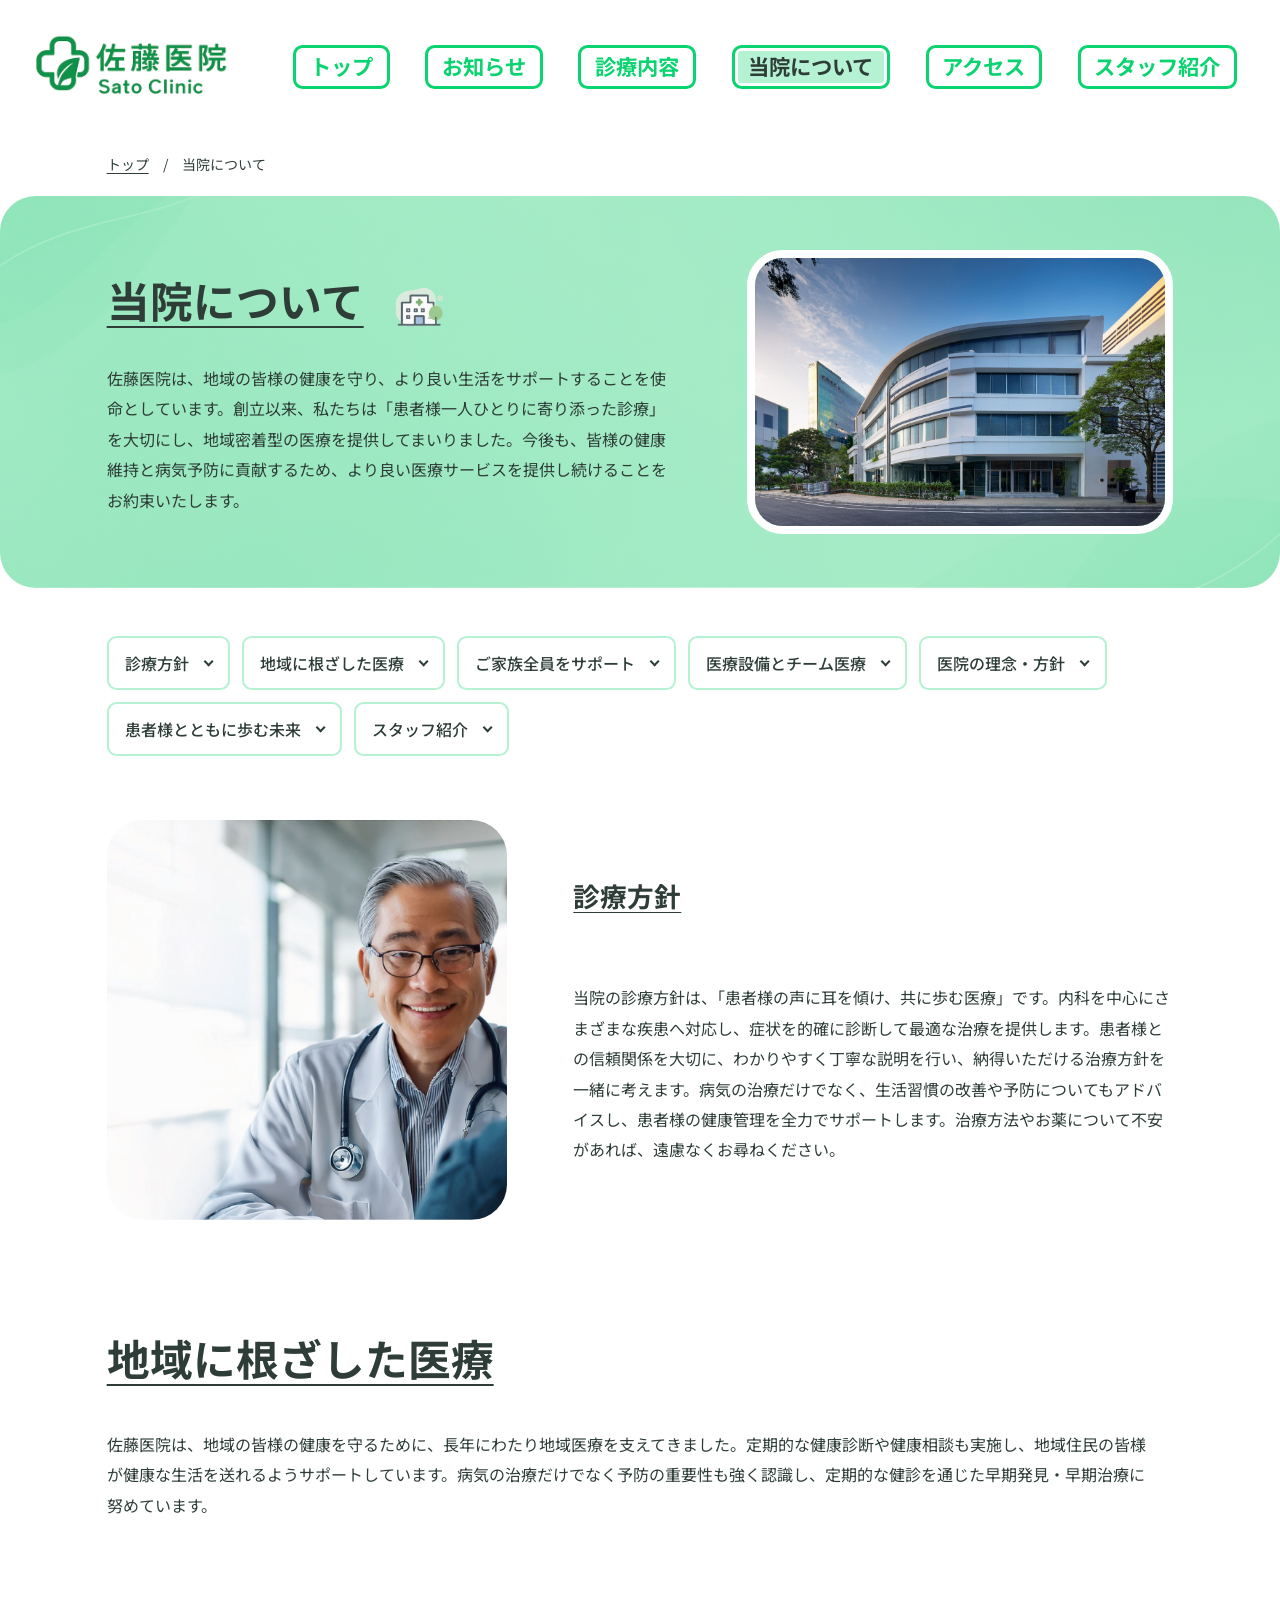
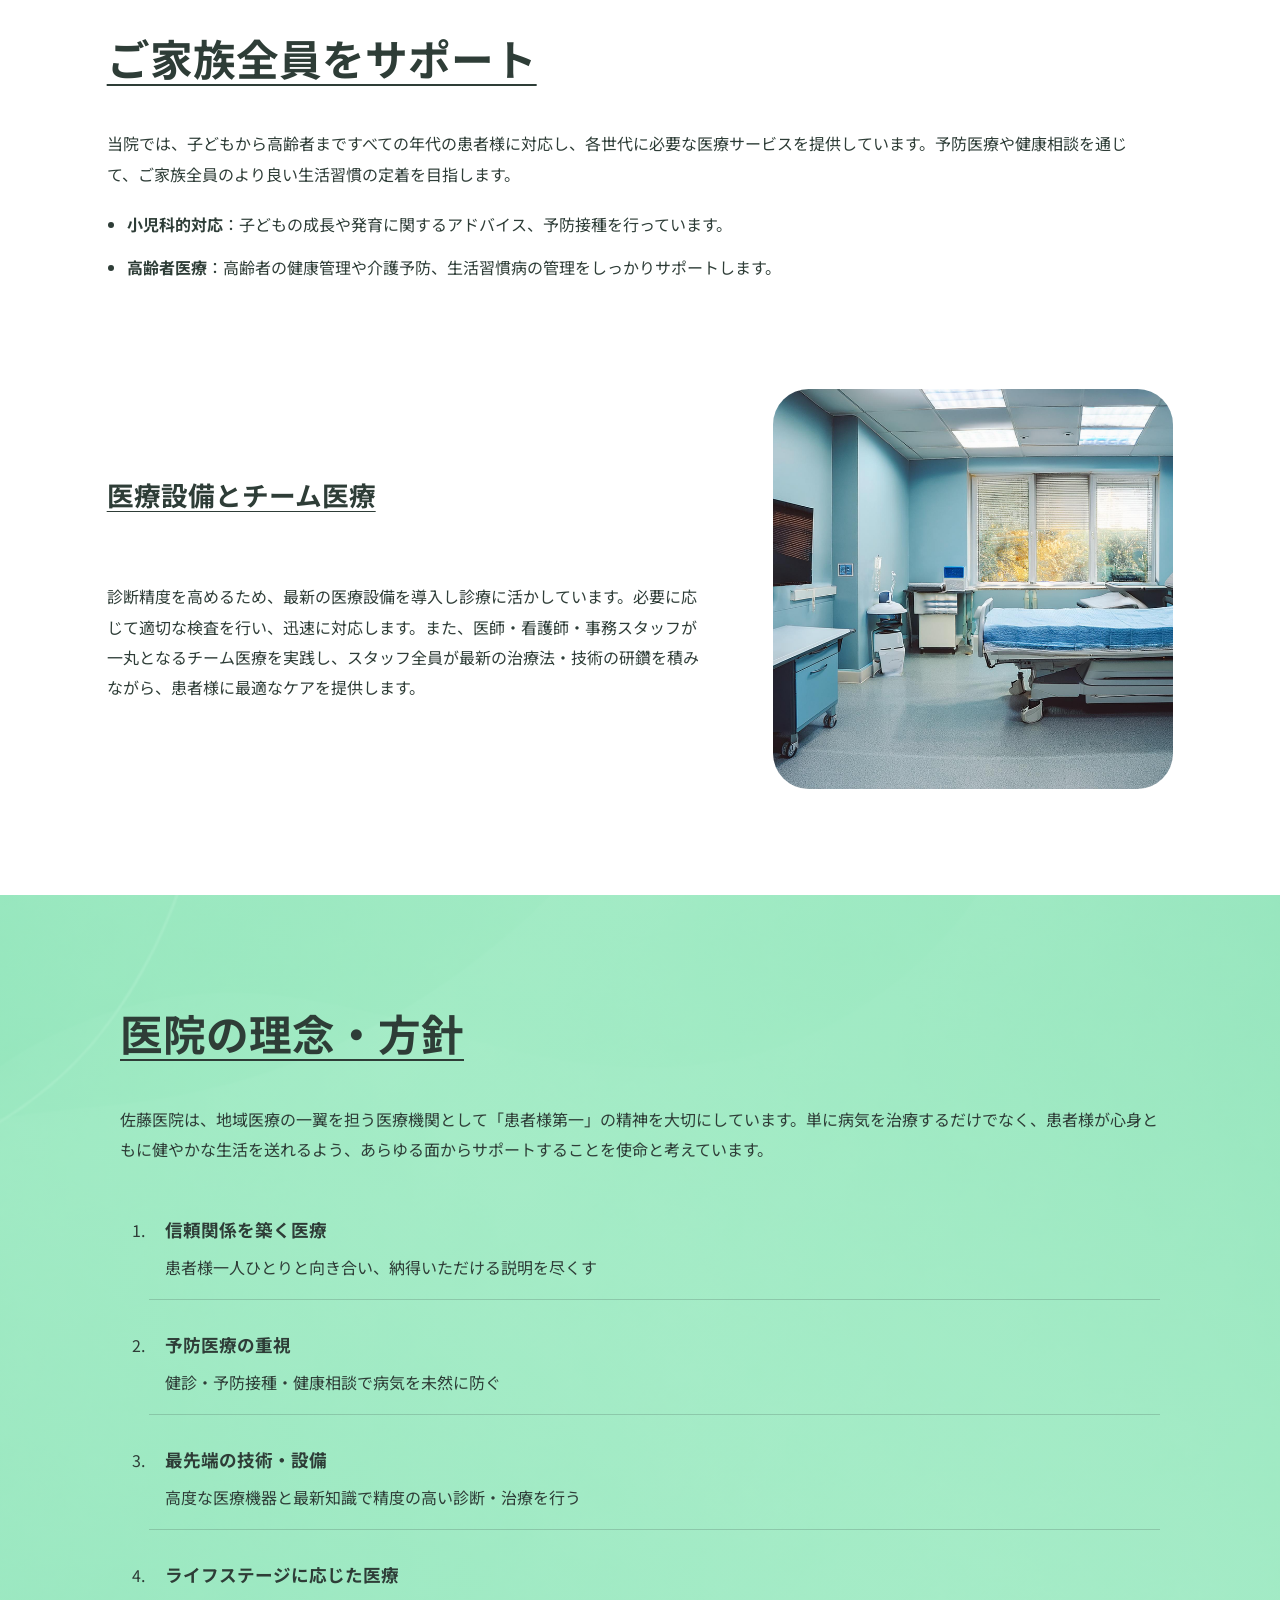
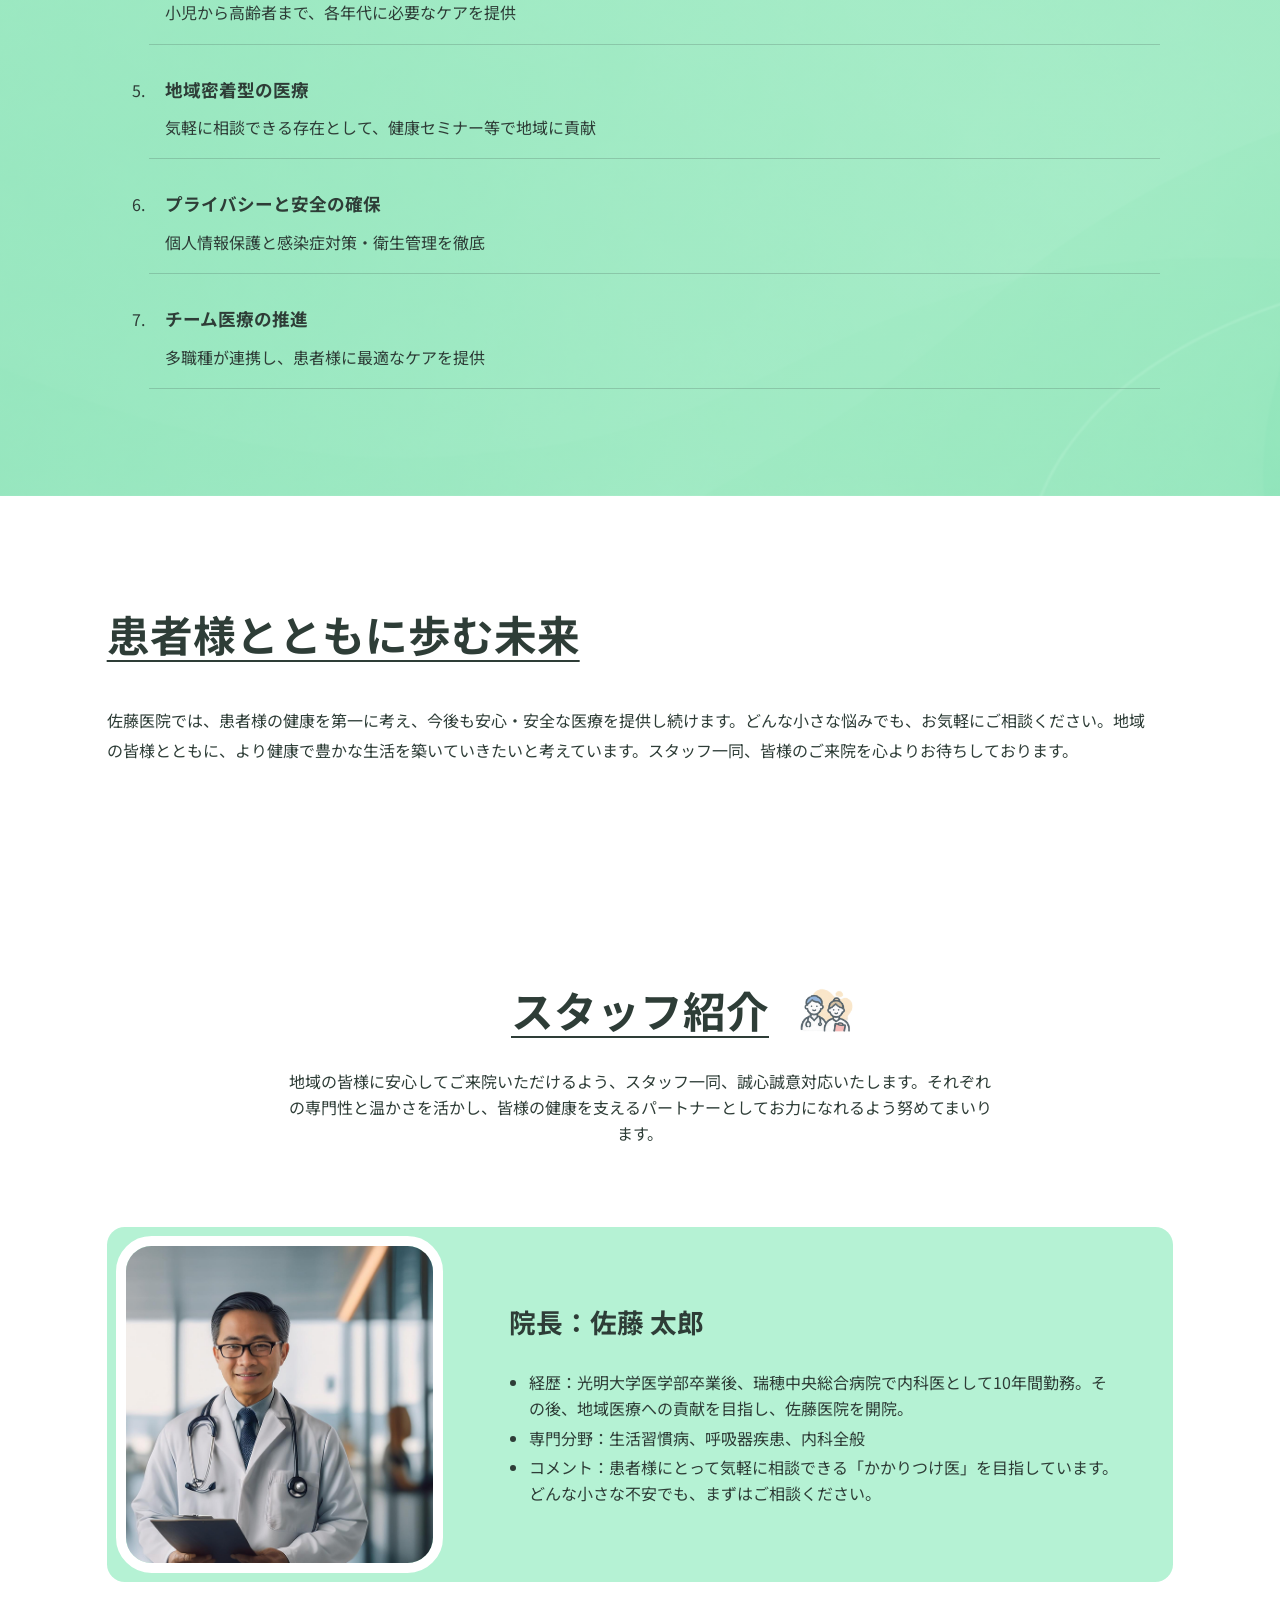
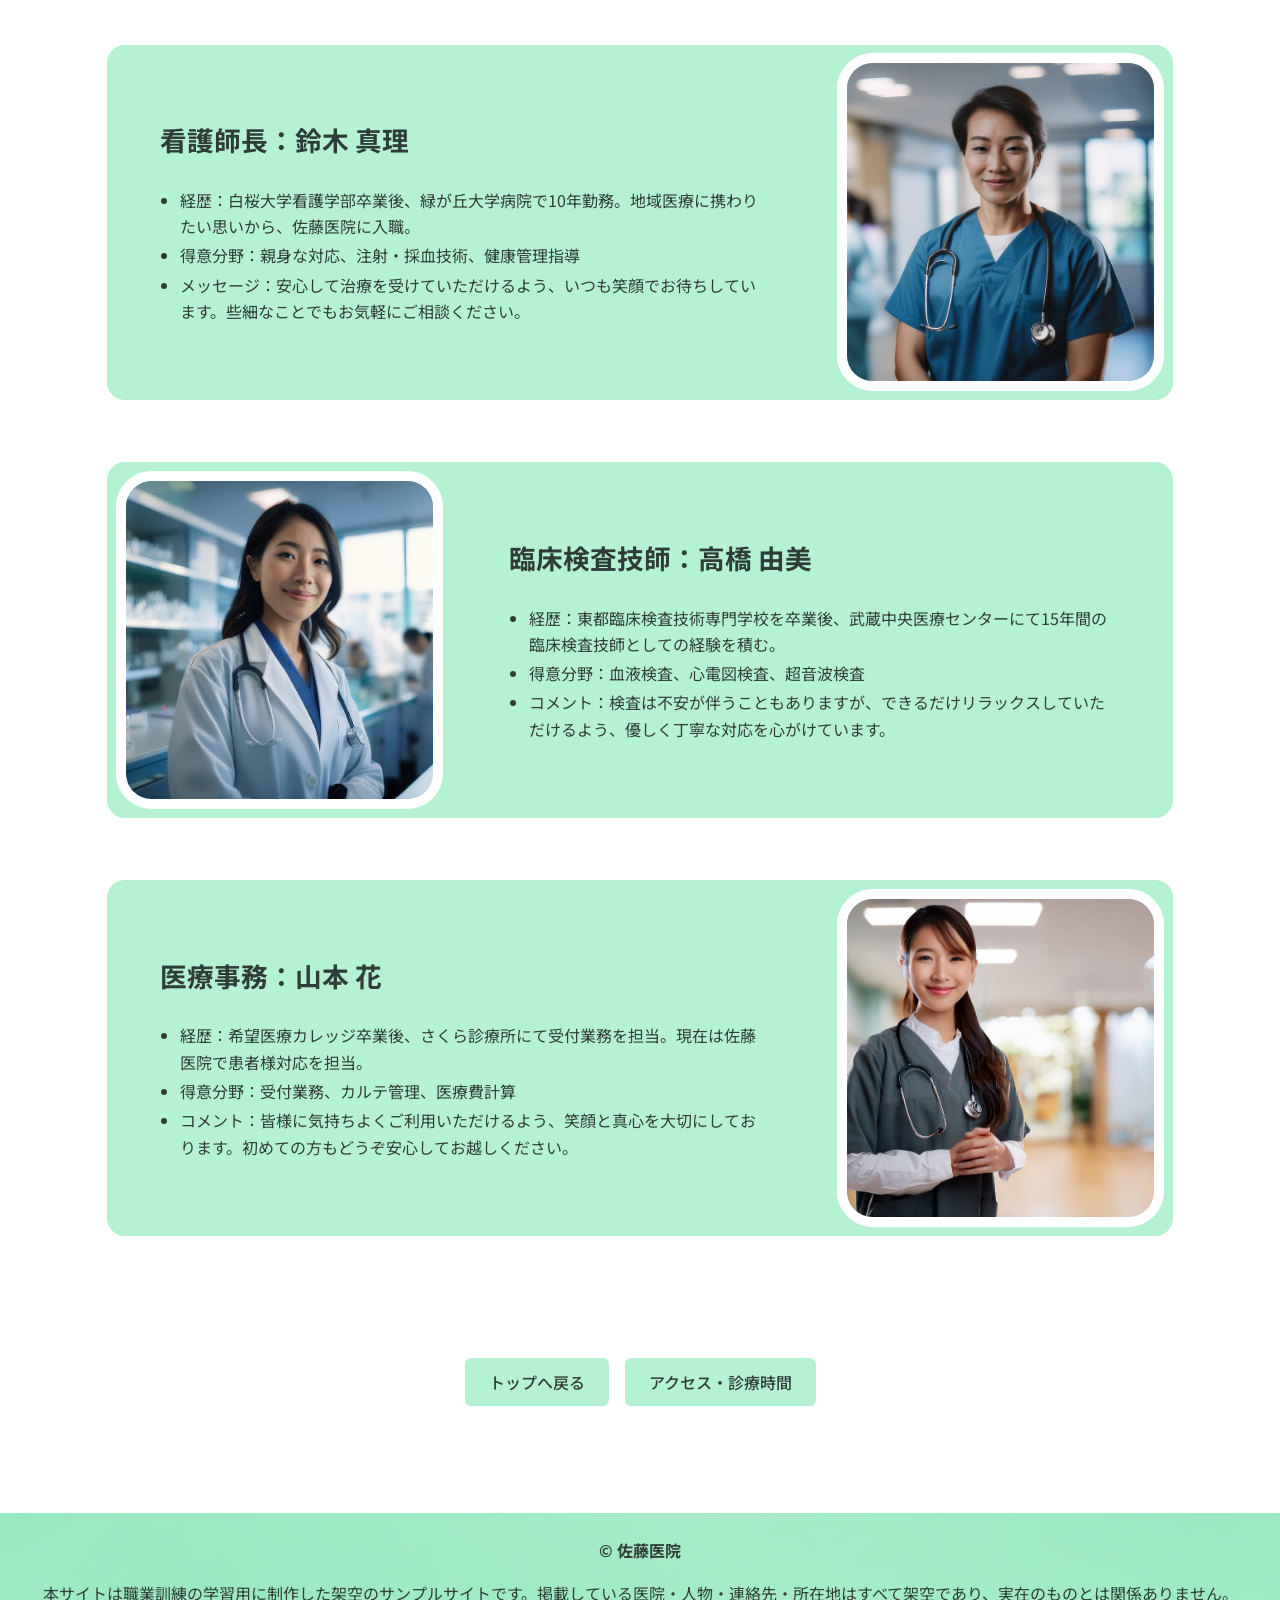
==== about.html @ ede68513 "別ページ作成" ====
<!DOCTYPE html>
<html lang="ja">

<head>
  <meta charset="UTF-8">
  <meta name="viewport" content="width=device-width, initial-scale=1">
  <meta name="robots" content="noindex, nofollow">
  <meta name="description" content="佐藤医院の診療方針、医院の理念、スタッフをご紹介する、職業訓練用の架空サンプルサイトです。">
  <title>当院について | 佐藤医院</title>
  <link rel="icon" href="./assets/images/Logo/logo.png" type="image/png">
  <link rel="stylesheet" href="./css/style.css">
</head>

<body class="subpage about-page">
  <a class="skip-link" href="#main-content">本文へ移動</a>
  <header class="site-header">
    <a class="brand" href="./index.html" aria-label="佐藤医院 トップへ"><img src="./assets/images/Logo/logo.png"
        alt="佐藤医院 Sato Clinic" width="500" height="150" decoding="async"></a>
    <nav class="desktop-nav" aria-label="メインメニュー">
      <ul>
        <li><a href="./index.html">トップ</a></li>
        <li><a href="./news.html">お知らせ</a></li>
        <li><a href="./services.html">診療内容</a></li>
        <li><a href="./about.html" aria-current="page">当院について</a></li>
        <li><a href="./index.html#access">アクセス</a></li>
        <li><a href="./about.html#staff">スタッフ紹介</a></li>
      </ul>
    </nav>
    <details class="mobile-menu">
      <summary class="menu-trigger"><span class="visually-hidden">メニューを開閉</span><span class="menu-bars"
          aria-hidden="true"></span></summary>
      <nav class="mobile-nav" aria-label="スマホ用メニュー">
        <ul>
          <li><a href="./index.html">トップ</a></li>
          <li><a href="./news.html">お知らせ</a></li>
          <li><a href="./services.html">診療内容</a></li>
          <li><a href="./about.html" aria-current="page">当院について</a></li>
          <li><a href="./index.html#access">アクセス</a></li>
          <li><a href="./about.html#staff">スタッフ紹介</a></li>
        </ul>
      </nav>
    </details>
  </header>

  <main id="main-content">
    <nav class="breadcrumb content" aria-label="パンくずリスト">
      <ol>
        <li><a href="./index.html">トップ</a></li>
        <li aria-current="page">当院について</li>
      </ol>
    </nav>

    <section class="page-hero green-panel" aria-labelledby="page-title">
      <div class="content page-hero-grid">
        <div>
          <div class="page-heading">
            <h1 id="page-title">当院について</h1><span class="heading-icon" aria-hidden="true"><img
                src="./assets/images/icons/04_about.png" alt="" decoding="async"></span>
          </div>
          <p class="page-lead">
            佐藤医院は、地域の皆様の健康を守り、より良い生活をサポートすることを使命としています。創立以来、私たちは「患者様一人ひとりに寄り添った診療」を大切にし、地域密着型の医療を提供してまいりました。今後も、皆様の健康維持と病気予防に貢献するため、より良い医療サービスを提供し続けることをお約束いたします。
          </p>
        </div>
        <img class="page-hero-photo" src="./assets/images/Hospital_Exterior/hospital_1.jpg" alt="青空の下に建つ佐藤医院の外観"
          fetchpriority="high" decoding="async">
      </div>
    </section>

    <div class="content">
      <nav class="page-index" aria-label="当院についての目次">
        <ul>
          <li><a href="#care-policy">診療方針</a></li>
          <li><a href="#community">地域に根ざした医療</a></li>
          <li><a href="#family">ご家族全員をサポート</a></li>
          <li><a href="#team-care">医療設備とチーム医療</a></li>
          <li><a href="#philosophy">医院の理念・方針</a></li>
          <li><a href="#future">患者様とともに歩む未来</a></li>
          <li><a href="#staff">スタッフ紹介</a></li>
        </ul>
      </nav>

      <section id="care-policy" class="page-section about-story-grid" aria-labelledby="care-policy-title">
        <img class="about-story-photo" src="./assets/images/Doctor_Image/firstView.jpg" alt="患者様と笑顔で話す医師" loading="lazy"
          decoding="async">
        <div class="reading-copy">
          <div class="section-heading">
            <h2 id="care-policy-title">診療方針</h2>
          </div>
          <p>
            当院の診療方針は、「患者様の声に耳を傾け、共に歩む医療」です。内科を中心にさまざまな疾患へ対応し、症状を的確に診断して最適な治療を提供します。患者様との信頼関係を大切に、わかりやすく丁寧な説明を行い、納得いただける治療方針を一緒に考えます。病気の治療だけでなく、生活習慣の改善や予防についてもアドバイスし、患者様の健康管理を全力でサポートします。治療方法やお薬について不安があれば、遠慮なくお尋ねください。
          </p>
        </div>
      </section>

      <section id="community" class="page-section reading-copy" aria-labelledby="community-title">
        <div class="section-heading">
          <h2 id="community-title">地域に根ざした医療</h2>
        </div>
        <p>
          佐藤医院は、地域の皆様の健康を守るために、長年にわたり地域医療を支えてきました。定期的な健康診断や健康相談も実施し、地域住民の皆様が健康な生活を送れるようサポートしています。病気の治療だけでなく予防の重要性も強く認識し、定期的な健診を通じた早期発見・早期治療に努めています。
        </p>
      </section>

      <section id="family" class="page-section reading-copy" aria-labelledby="family-title">
        <div class="section-heading">
          <h2 id="family-title">ご家族全員をサポート</h2>
        </div>
        <p>当院では、子どもから高齢者まですべての年代の患者様に対応し、各世代に必要な医療サービスを提供しています。予防医療や健康相談を通じて、ご家族全員のより良い生活習慣の定着を目指します。</p>
        <ul>
          <li><strong>小児科的対応</strong>：子どもの成長や発育に関するアドバイス、予防接種を行っています。</li>
          <li><strong>高齢者医療</strong>：高齢者の健康管理や介護予防、生活習慣病の管理をしっかりサポートします。</li>
        </ul>
      </section>

      <section id="team-care" class="page-section about-story-grid about-story-grid--reverse"
        aria-labelledby="team-care-title">
        <div class="reading-copy">
          <div class="section-heading">
            <h2 id="team-care-title">医療設備とチーム医療</h2>
          </div>
          <p>
            診断精度を高めるため、最新の医療設備を導入し診療に活かしています。必要に応じて適切な検査を行い、迅速に対応します。また、医師・看護師・事務スタッフが一丸となるチーム医療を実践し、スタッフ全員が最新の治療法・技術の研鑽を積みながら、患者様に最適なケアを提供します。
          </p>
        </div>
        <img class="about-story-photo" src="./assets/images/Hospital_Exterior/hospital_8.jpg" alt="設備が整った院内の診察室"
          loading="lazy" decoding="async">
      </section>
    </div>

    <section id="philosophy" class="page-section about-policy green-panel" aria-labelledby="philosophy-title">
      <div class="content reading-copy">
        <div class="section-heading">
          <h2 id="philosophy-title">医院の理念・方針</h2>
        </div>
        <p>佐藤医院は、地域医療の一翼を担う医療機関として「患者様第一」の精神を大切にしています。単に病気を治療するだけでなく、患者様が心身ともに健やかな生活を送れるよう、あらゆる面からサポートすることを使命と考えています。
        </p>
        <ol class="policy-list">
          <li><strong>信頼関係を築く医療</strong>患者様一人ひとりと向き合い、納得いただける説明を尽くす</li>
          <li><strong>予防医療の重視</strong>健診・予防接種・健康相談で病気を未然に防ぐ</li>
          <li><strong>最先端の技術・設備</strong>高度な医療機器と最新知識で精度の高い診断・治療を行う</li>
          <li><strong>ライフステージに応じた医療</strong>小児から高齢者まで、各年代に必要なケアを提供</li>
          <li><strong>地域密着型の医療</strong>気軽に相談できる存在として、健康セミナー等で地域に貢献</li>
          <li><strong>プライバシーと安全の確保</strong>個人情報保護と感染症対策・衛生管理を徹底</li>
          <li><strong>チーム医療の推進</strong>多職種が連携し、患者様に最適なケアを提供</li>
        </ol>
      </div>
    </section>

    <div class="content">
      <section id="future" class="page-section reading-copy" aria-labelledby="future-title">
        <div class="section-heading">
          <h2 id="future-title">患者様とともに歩む未来</h2>
        </div>
        <p>
          佐藤医院では、患者様の健康を第一に考え、今後も安心・安全な医療を提供し続けます。どんな小さな悩みでも、お気軽にご相談ください。地域の皆様とともに、より健康で豊かな生活を築いていきたいと考えています。スタッフ一同、皆様のご来院を心よりお待ちしております。
        </p>
      </section>
    </div>

    <section id="staff" class="staff" aria-labelledby="staff-title">
      <div class="content">
        <div class="section-heading section-heading--center">
          <h2 id="staff-title">スタッフ紹介</h2><span class="heading-icon" aria-hidden="true"><img
              src="./assets/images/icons/06_staff.png" alt="" loading="lazy" decoding="async"></span>
        </div>
        <p class="staff-intro">
          地域の皆様に安心してご来院いただけるよう、スタッフ一同、誠心誠意対応いたします。それぞれの専門性と温かさを活かし、皆様の健康を支えるパートナーとしてお力になれるよう努めてまいります。</p>
        <div class="feature-list">
          <article class="feature-card">
            <div class="feature-photo photo-sato-taro"><img src="./assets/images/Doctor_Image/sato_taro.jpg"
                alt="院長：佐藤 太郎" loading="lazy" decoding="async"></div>
            <div class="feature-copy">
              <h3>院長：佐藤 太郎</h3>
              <ul class="staff-details">
                <li>経歴：光明大学医学部卒業後、瑞穂中央総合病院で内科医として10年間勤務。その後、地域医療への貢献を目指し、佐藤医院を開院。</li>
                <li>専門分野：生活習慣病、呼吸器疾患、内科全般</li>
                <li>コメント：患者様にとって気軽に相談できる「かかりつけ医」を目指しています。どんな小さな不安でも、まずはご相談ください。</li>
              </ul>
            </div>
          </article>
          <article class="feature-card">
            <div class="feature-photo photo-suzuki-mari"><img src="./assets/images/Doctor_Image/suzuki_mari.jpg"
                alt="看護師長：鈴木 真理" loading="lazy" decoding="async"></div>
            <div class="feature-copy">
              <h3>看護師長：鈴木 真理</h3>
              <ul class="staff-details">
                <li>経歴：白桜大学看護学部卒業後、緑が丘大学病院で10年勤務。地域医療に携わりたい思いから、佐藤医院に入職。</li>
                <li>得意分野：親身な対応、注射・採血技術、健康管理指導</li>
                <li>メッセージ：安心して治療を受けていただけるよう、いつも笑顔でお待ちしています。些細なことでもお気軽にご相談ください。</li>
              </ul>
            </div>
          </article>
          <article class="feature-card">
            <div class="feature-photo photo-takahashi-yumi"><img src="./assets/images/Doctor_Image/takahashi_yumi.jpg"
                alt="臨床検査技師：高橋 由美" loading="lazy" decoding="async"></div>
            <div class="feature-copy">
              <h3>臨床検査技師：高橋 由美</h3>
              <ul class="staff-details">
                <li>経歴：東都臨床検査技術専門学校を卒業後、武蔵中央医療センターにて15年間の臨床検査技師としての経験を積む。</li>
                <li>得意分野：血液検査、心電図検査、超音波検査</li>
                <li>コメント：検査は不安が伴うこともありますが、できるだけリラックスしていただけるよう、優しく丁寧な対応を心がけています。</li>
              </ul>
            </div>
          </article>
          <article class="feature-card">
            <div class="feature-photo photo-yamamoto-hana"><img src="./assets/images/Doctor_Image/yamamoto_hana.jpg"
                alt="医療事務：山本 花" loading="lazy" decoding="async"></div>
            <div class="feature-copy">
              <h3>医療事務：山本 花</h3>
              <ul class="staff-details">
                <li>経歴：希望医療カレッジ卒業後、さくら診療所にて受付業務を担当。現在は佐藤医院で患者様対応を担当。</li>
                <li>得意分野：受付業務、カルテ管理、医療費計算</li>
                <li>コメント：皆様に気持ちよくご利用いただけるよう、笑顔と真心を大切にしております。初めての方もどうぞ安心してお越しください。</li>
              </ul>
            </div>
          </article>
        </div>
      </div>
    </section>

    <nav class="page-actions content" aria-label="関連ページ">
      <a class="more-button" href="./index.html#about">トップへ戻る</a>
      <a class="more-button" href="./index.html#access">アクセス・診療時間</a>
    </nav>
  </main>

  <footer class="site-footer green-panel">
    <p class="copyright">© 佐藤医院</p>
    <p class="sample-notice">本サイトは職業訓練の学習用に制作した架空のサンプルサイトです。掲載している医院・人物・連絡先・所在地はすべて架空であり、実在のものとは関係ありません。</p>
  </footer>
</body>

</html>
---- css/style.css ----
/* 指定の css/style.css から、素材フォルダー内のメインCSSを読み込みます。 */
@import url("../assets/css/style.css");
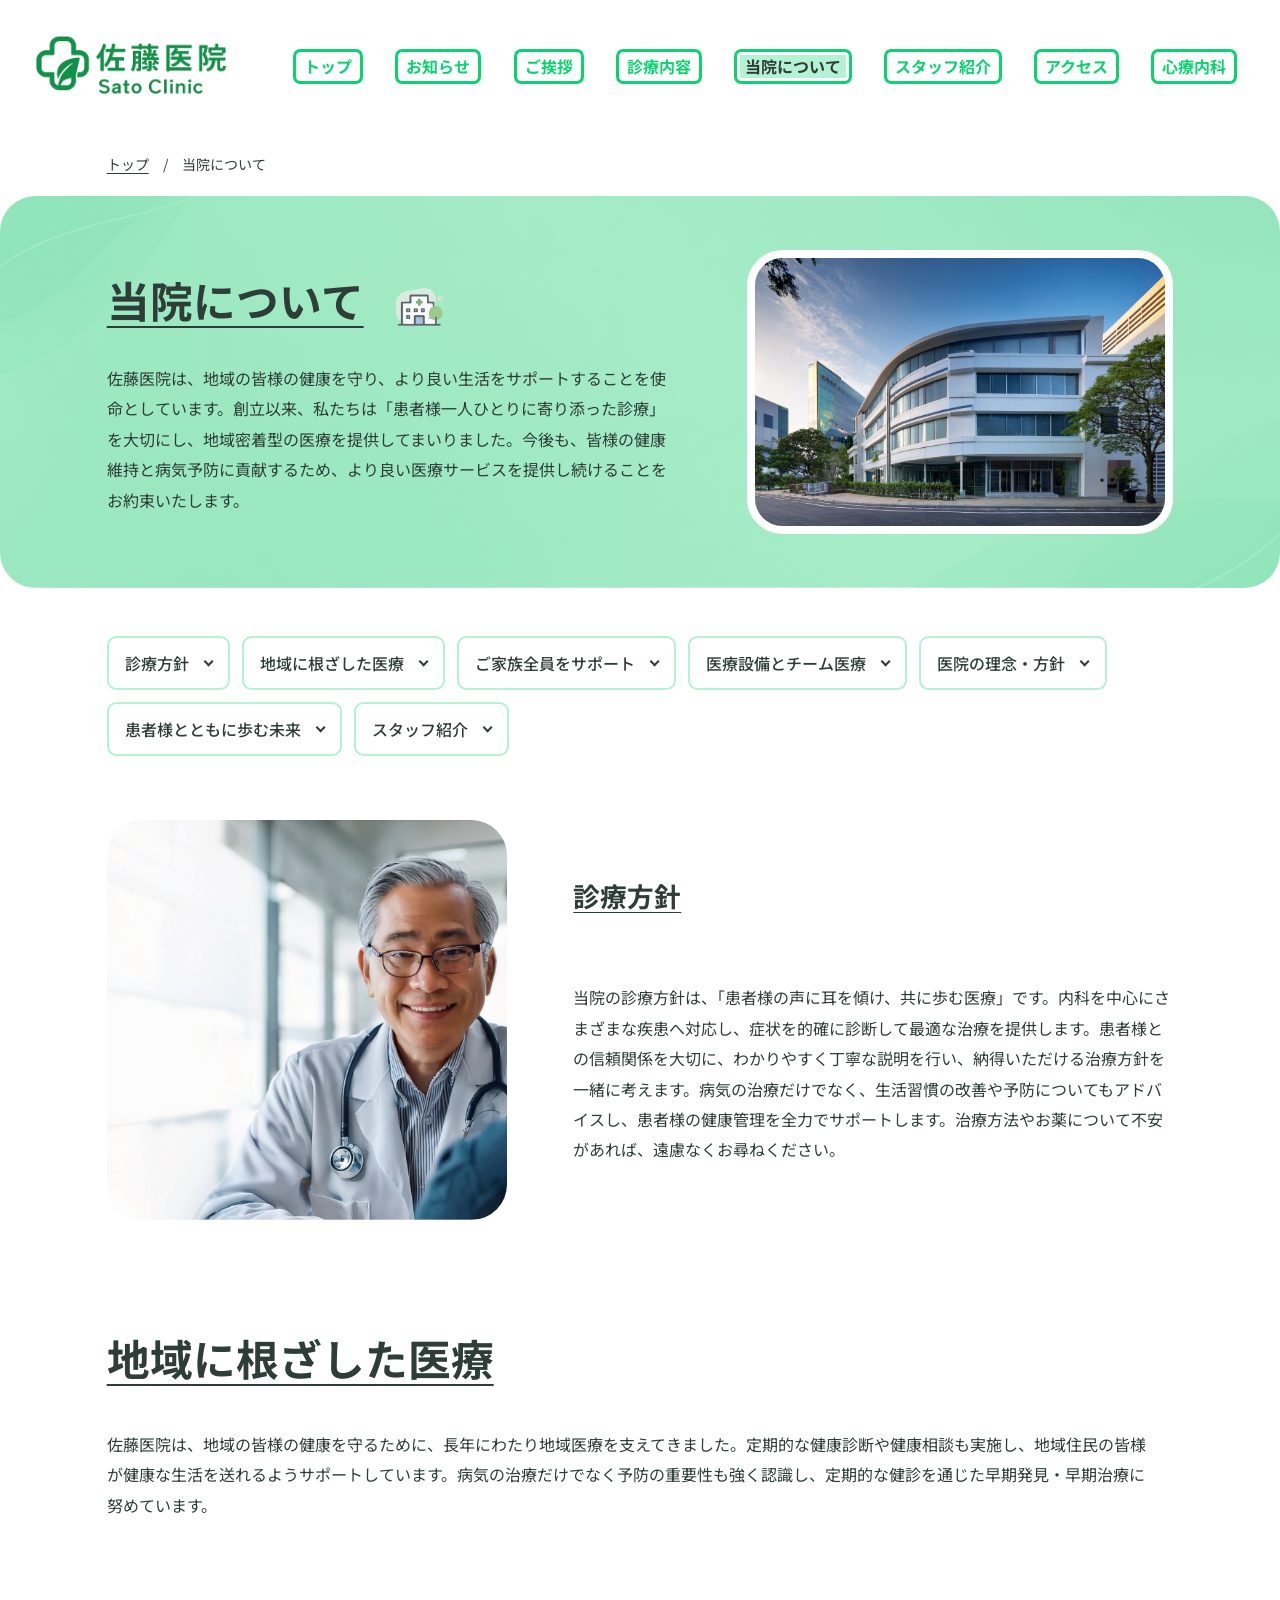
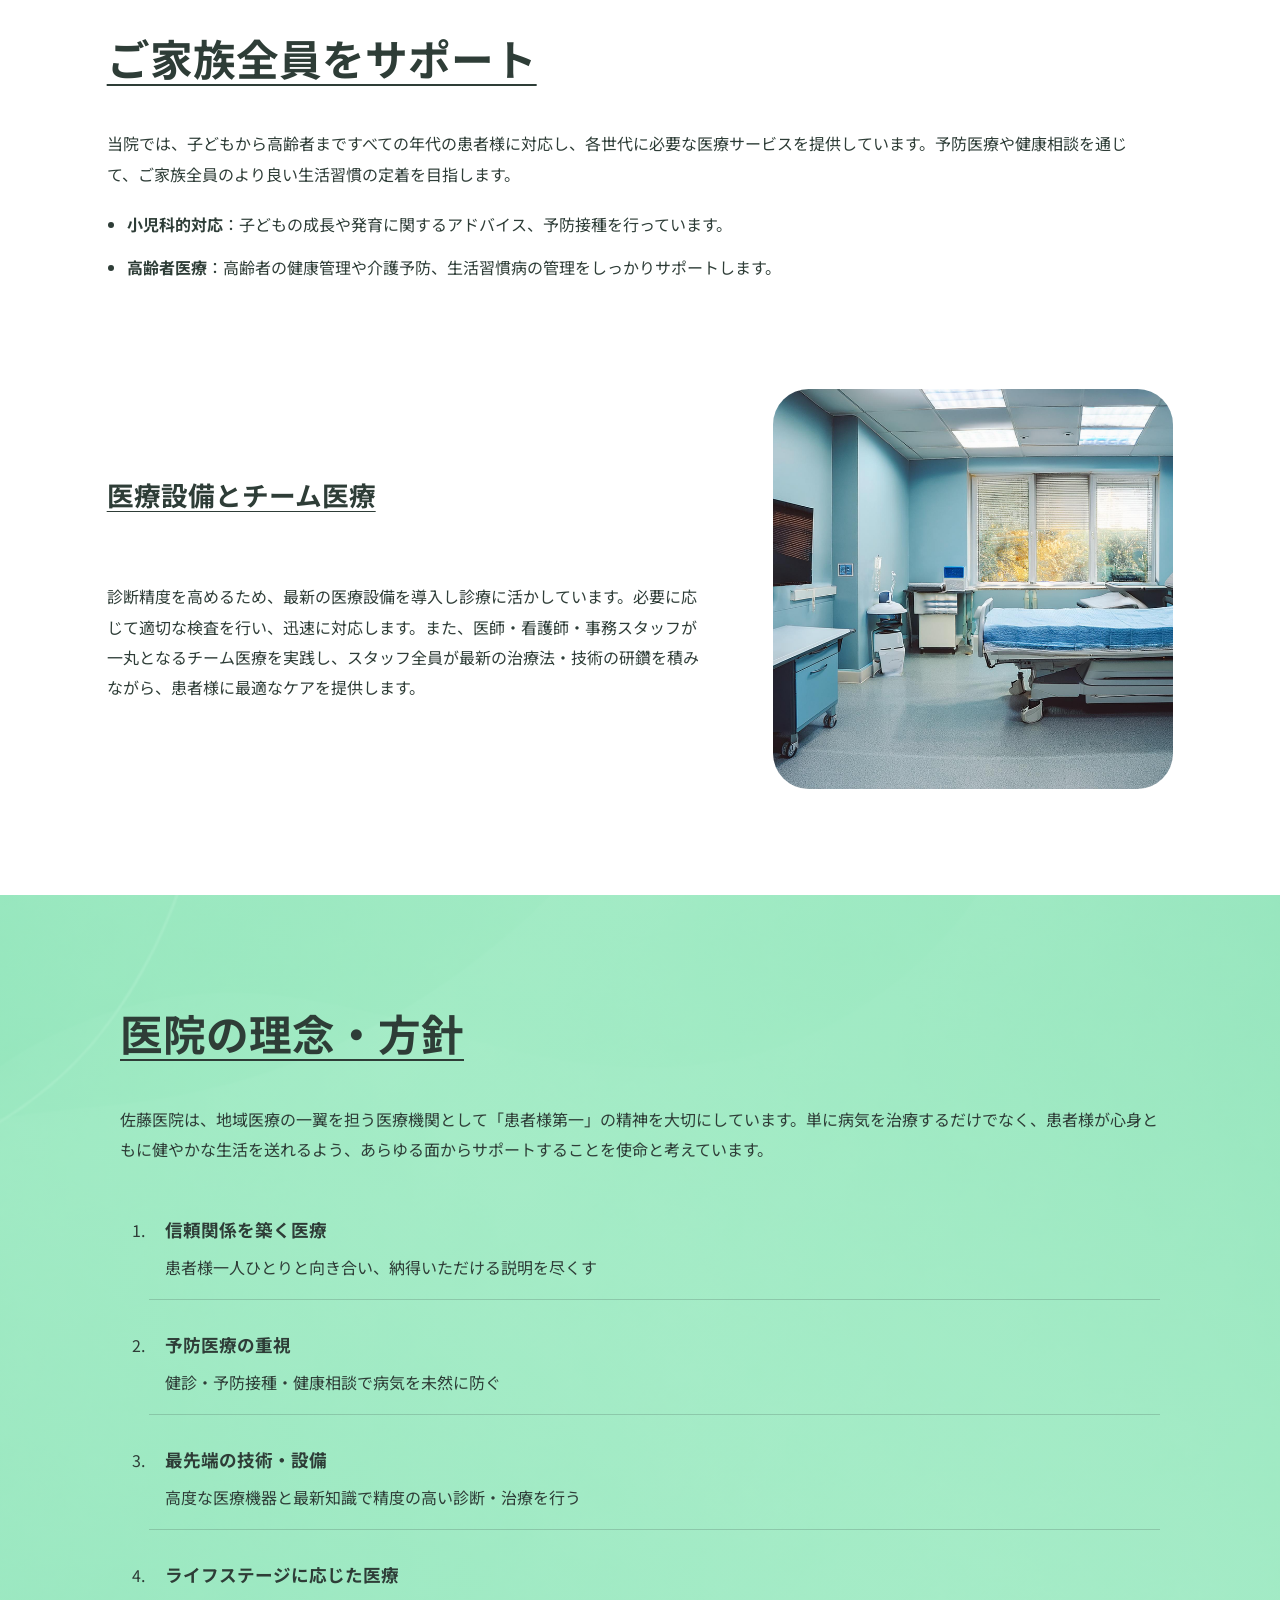
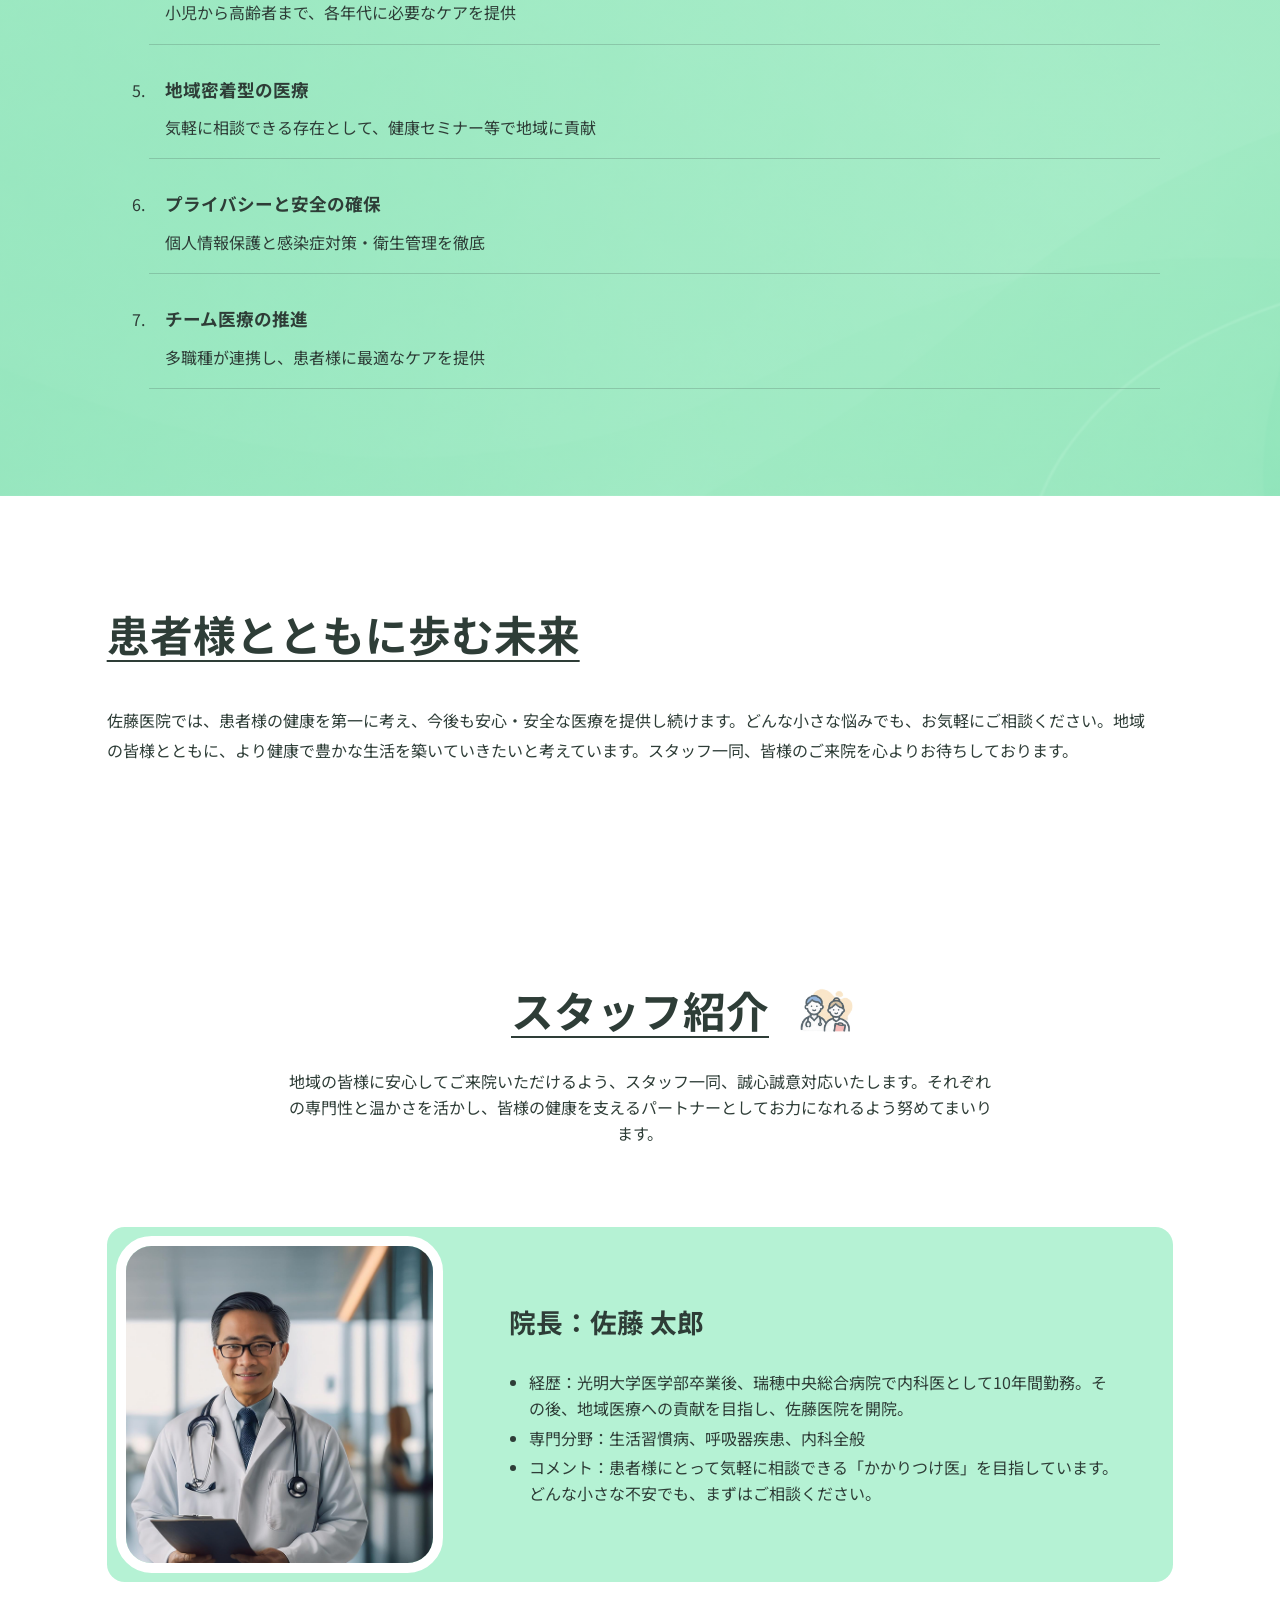
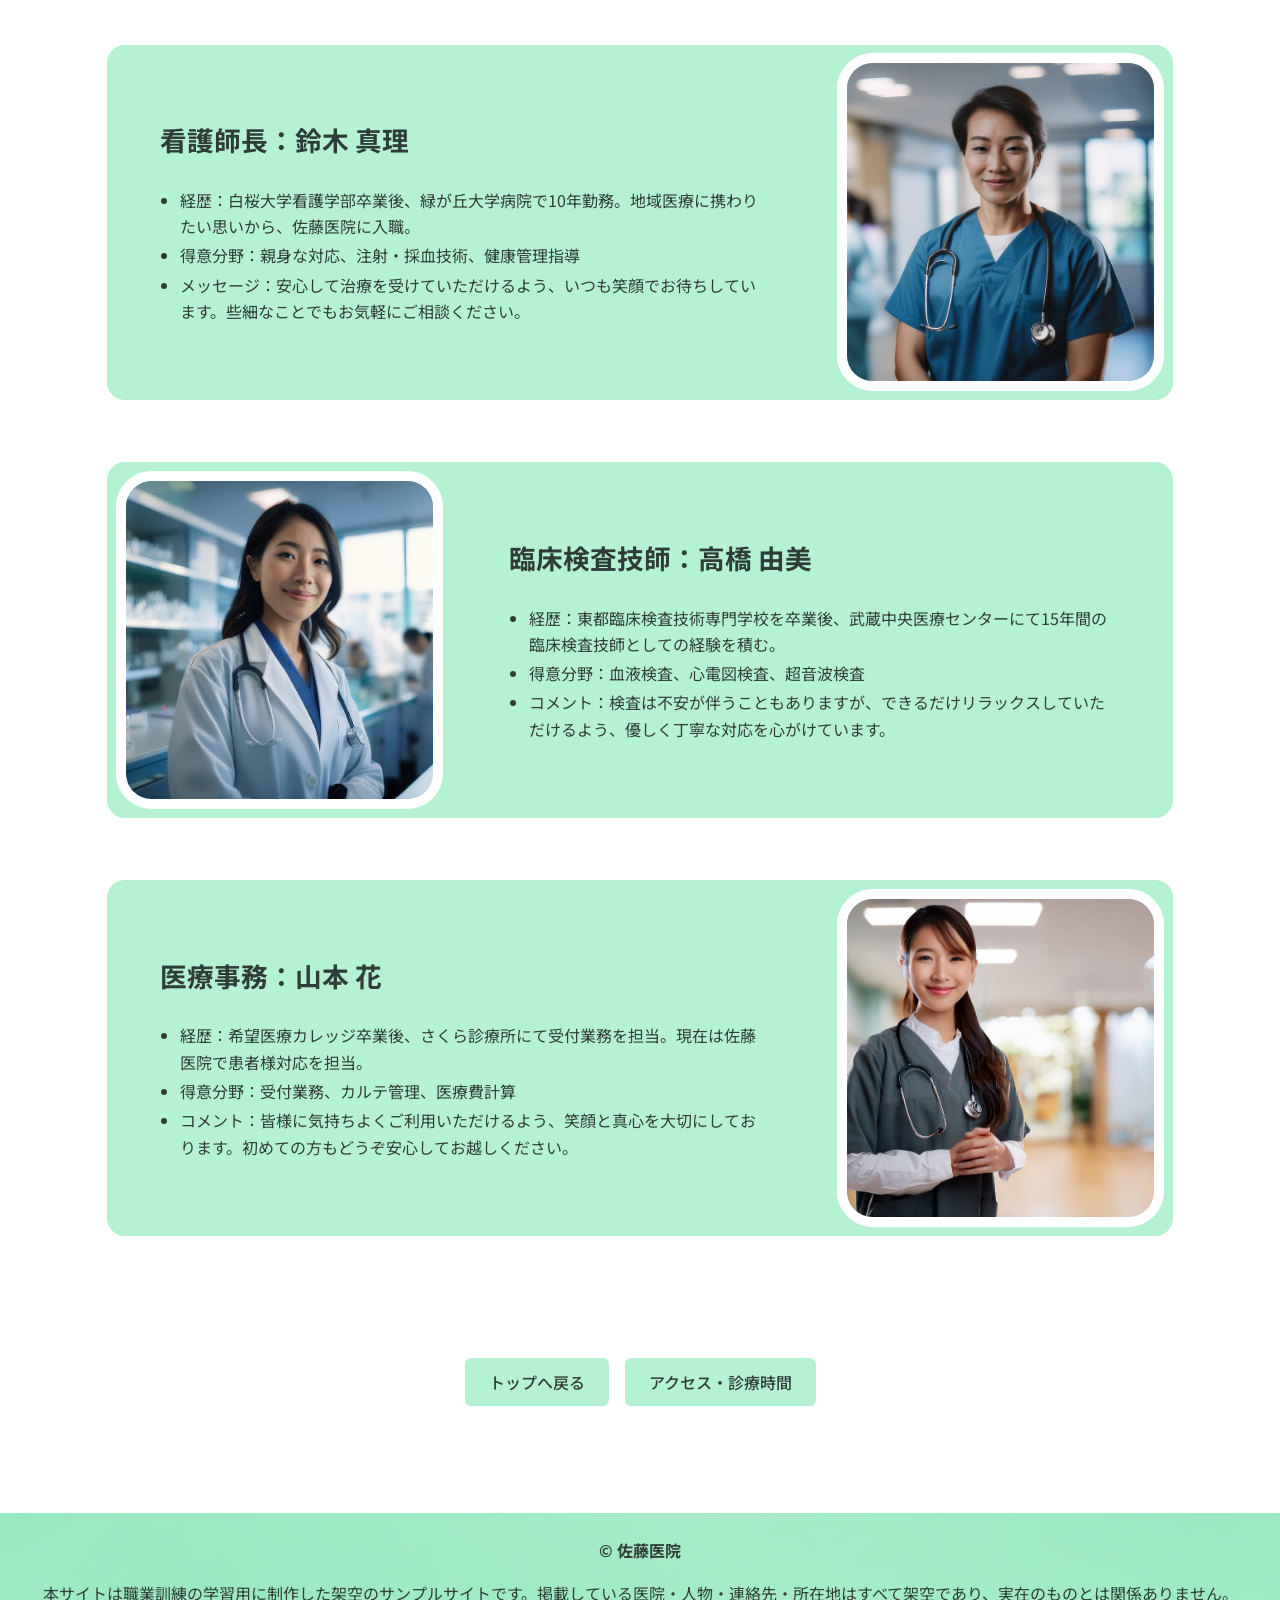
==== commit 60c72ab7: "トップボタン追加、ヒーロー画像切り欠き失敗" ====
--- a/about.html
+++ b/about.html
@@ -20,10 +20,12 @@
       <ul>
         <li><a href="./index.html">トップ</a></li>
         <li><a href="./news.html">お知らせ</a></li>
+        <li><a href="./index.html#greeting">ご挨拶</a></li>
         <li><a href="./services.html">診療内容</a></li>
         <li><a href="./about.html" aria-current="page">当院について</a></li>
+        <li><a href="./about.html#staff">スタッフ紹介</a></li>
         <li><a href="./index.html#access">アクセス</a></li>
-        <li><a href="./about.html#staff">スタッフ紹介</a></li>
+        <li><a href="./index.html#mental-health">心療内科</a></li>
       </ul>
     </nav>
     <details class="mobile-menu">
@@ -33,10 +35,12 @@
         <ul>
           <li><a href="./index.html">トップ</a></li>
           <li><a href="./news.html">お知らせ</a></li>
+          <li><a href="./index.html#greeting">ご挨拶</a></li>
           <li><a href="./services.html">診療内容</a></li>
           <li><a href="./about.html" aria-current="page">当院について</a></li>
+          <li><a href="./about.html#staff">スタッフ紹介</a></li>
           <li><a href="./index.html#access">アクセス</a></li>
-          <li><a href="./about.html#staff">スタッフ紹介</a></li>
+          <li><a href="./index.html#mental-health">心療内科</a></li>
         </ul>
       </nav>
     </details>
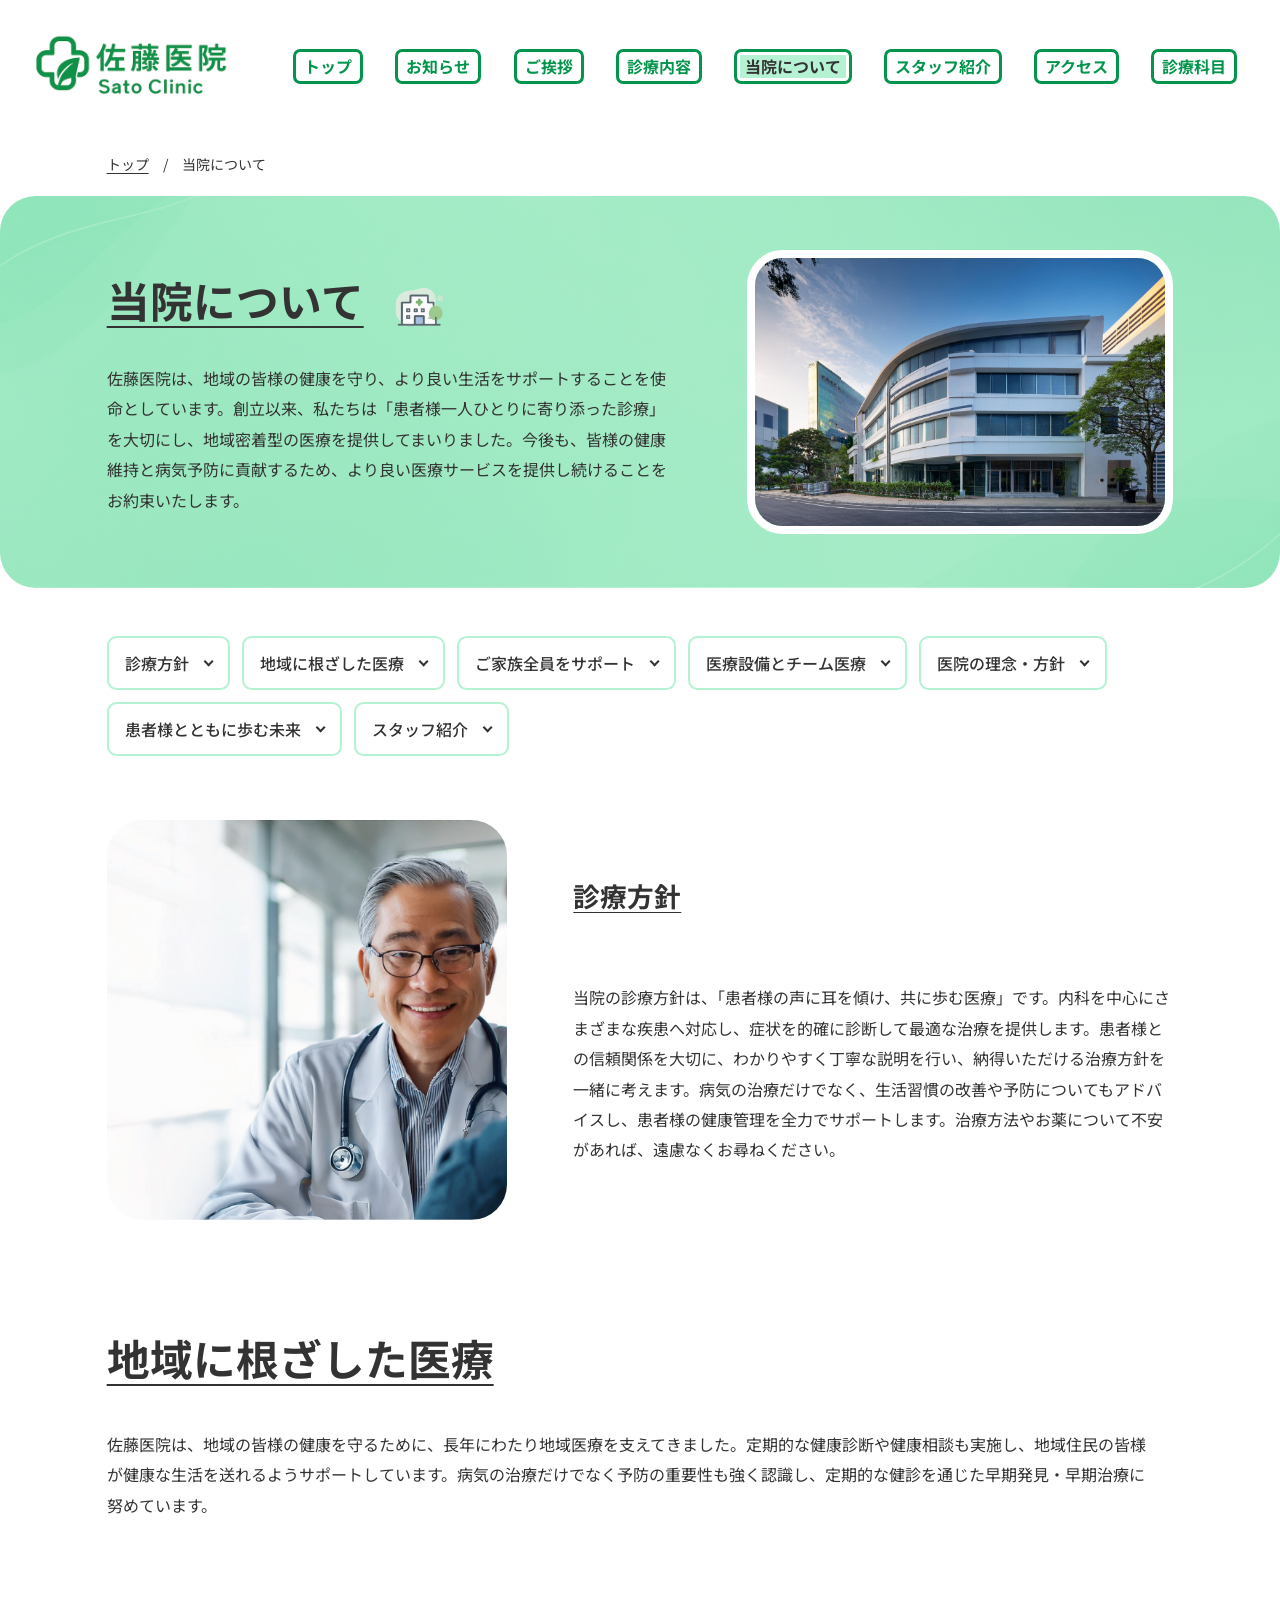
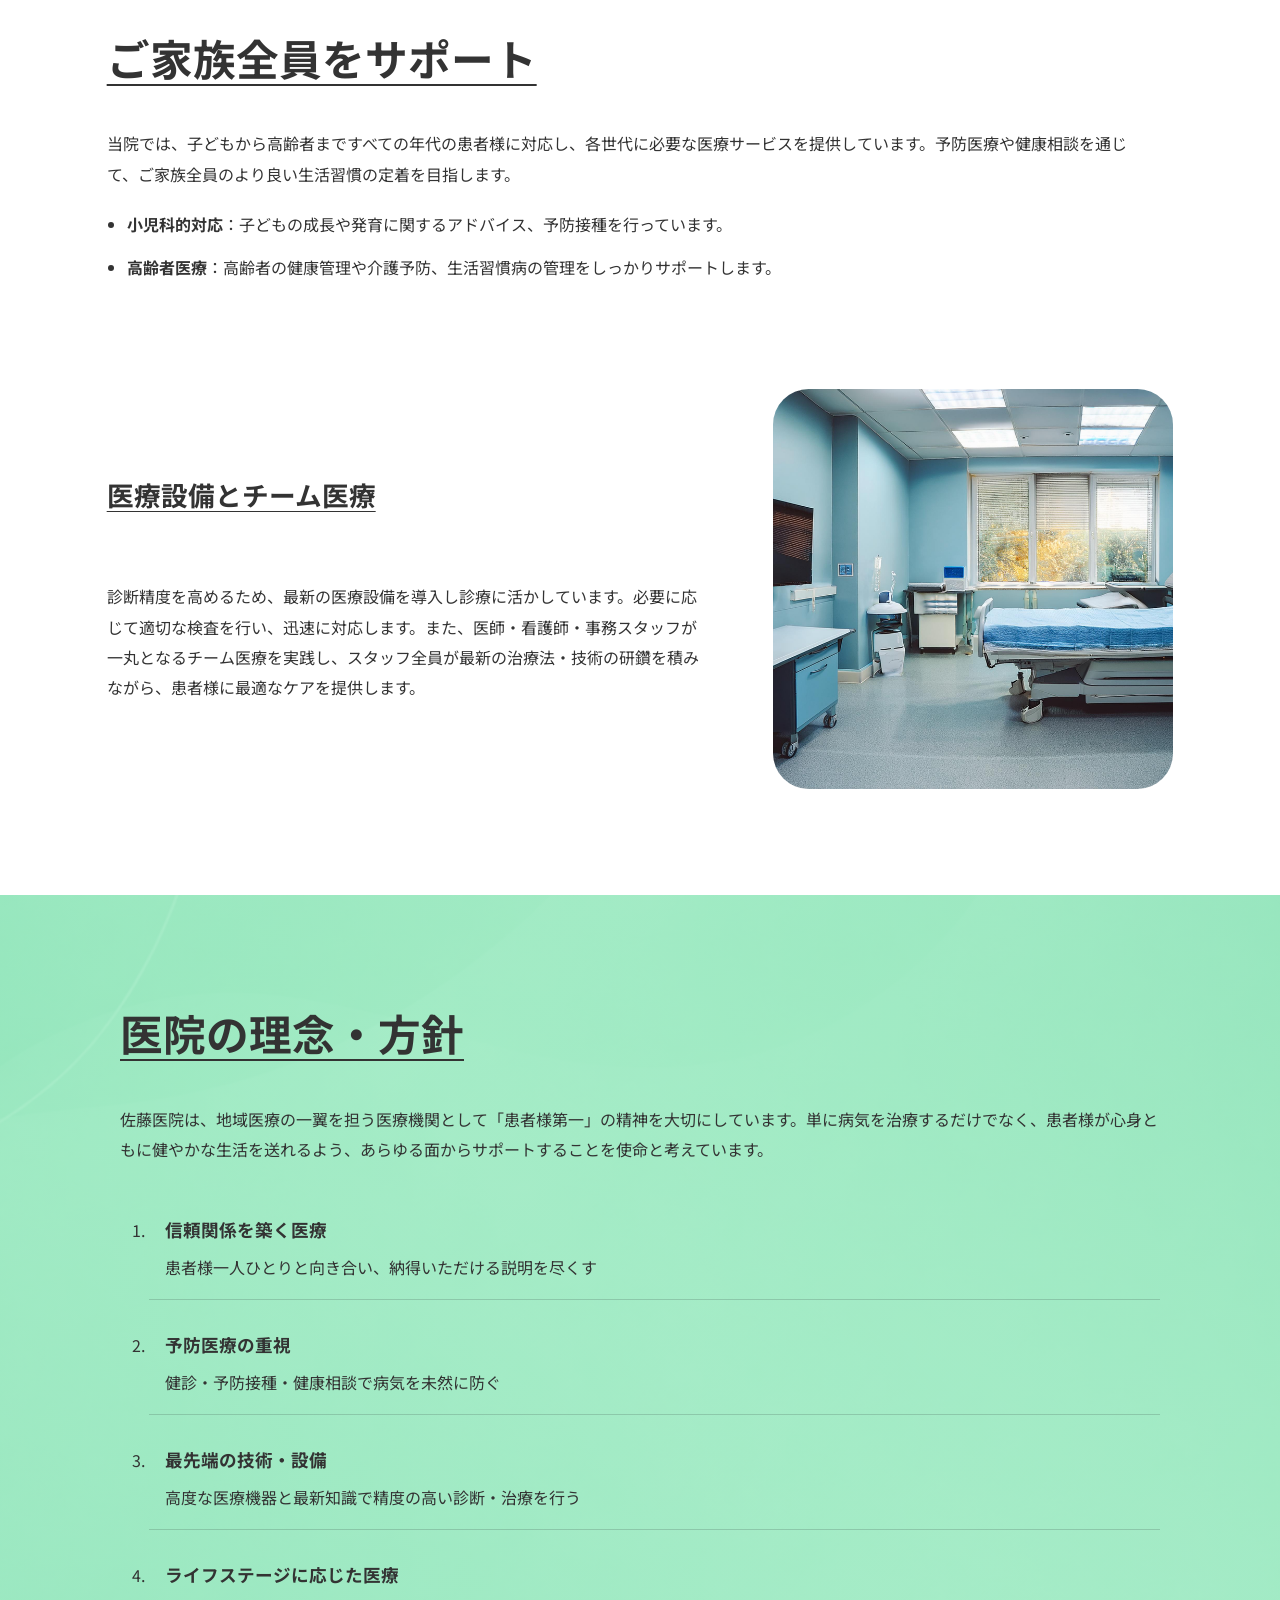
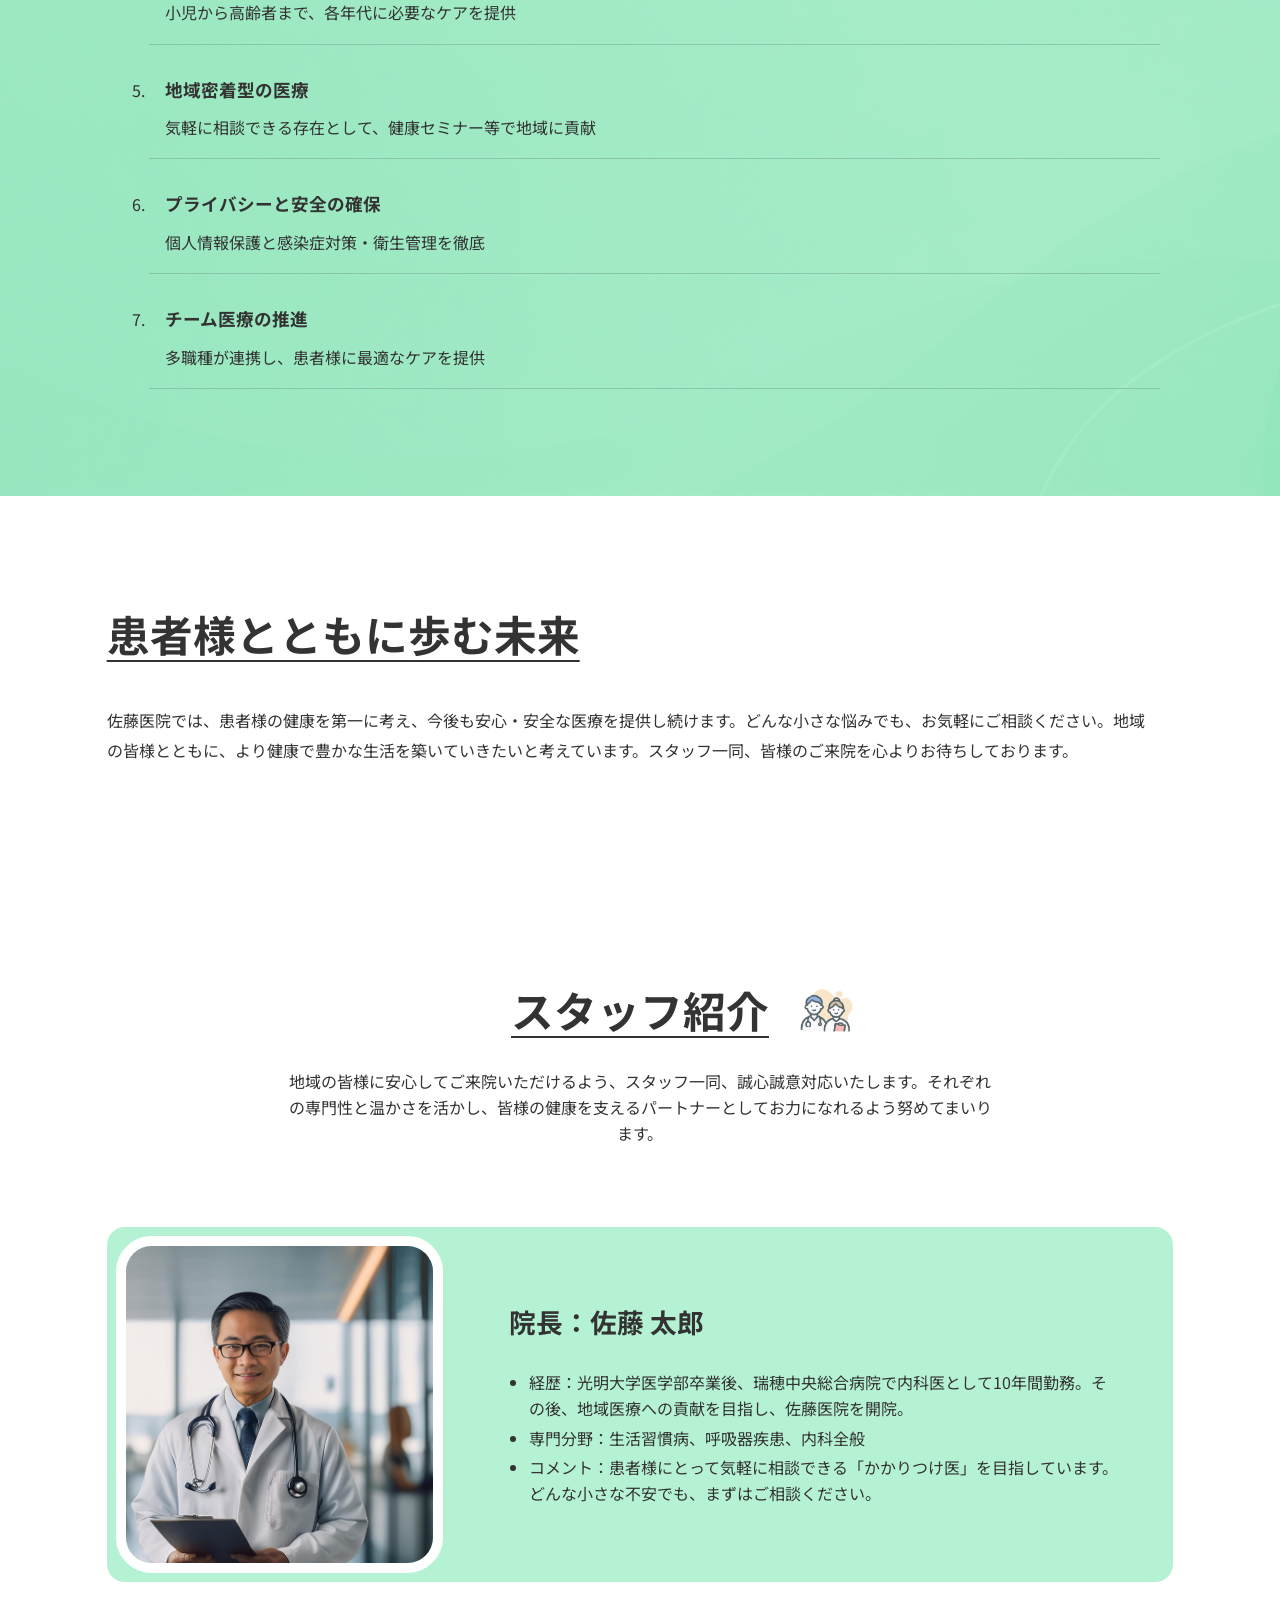
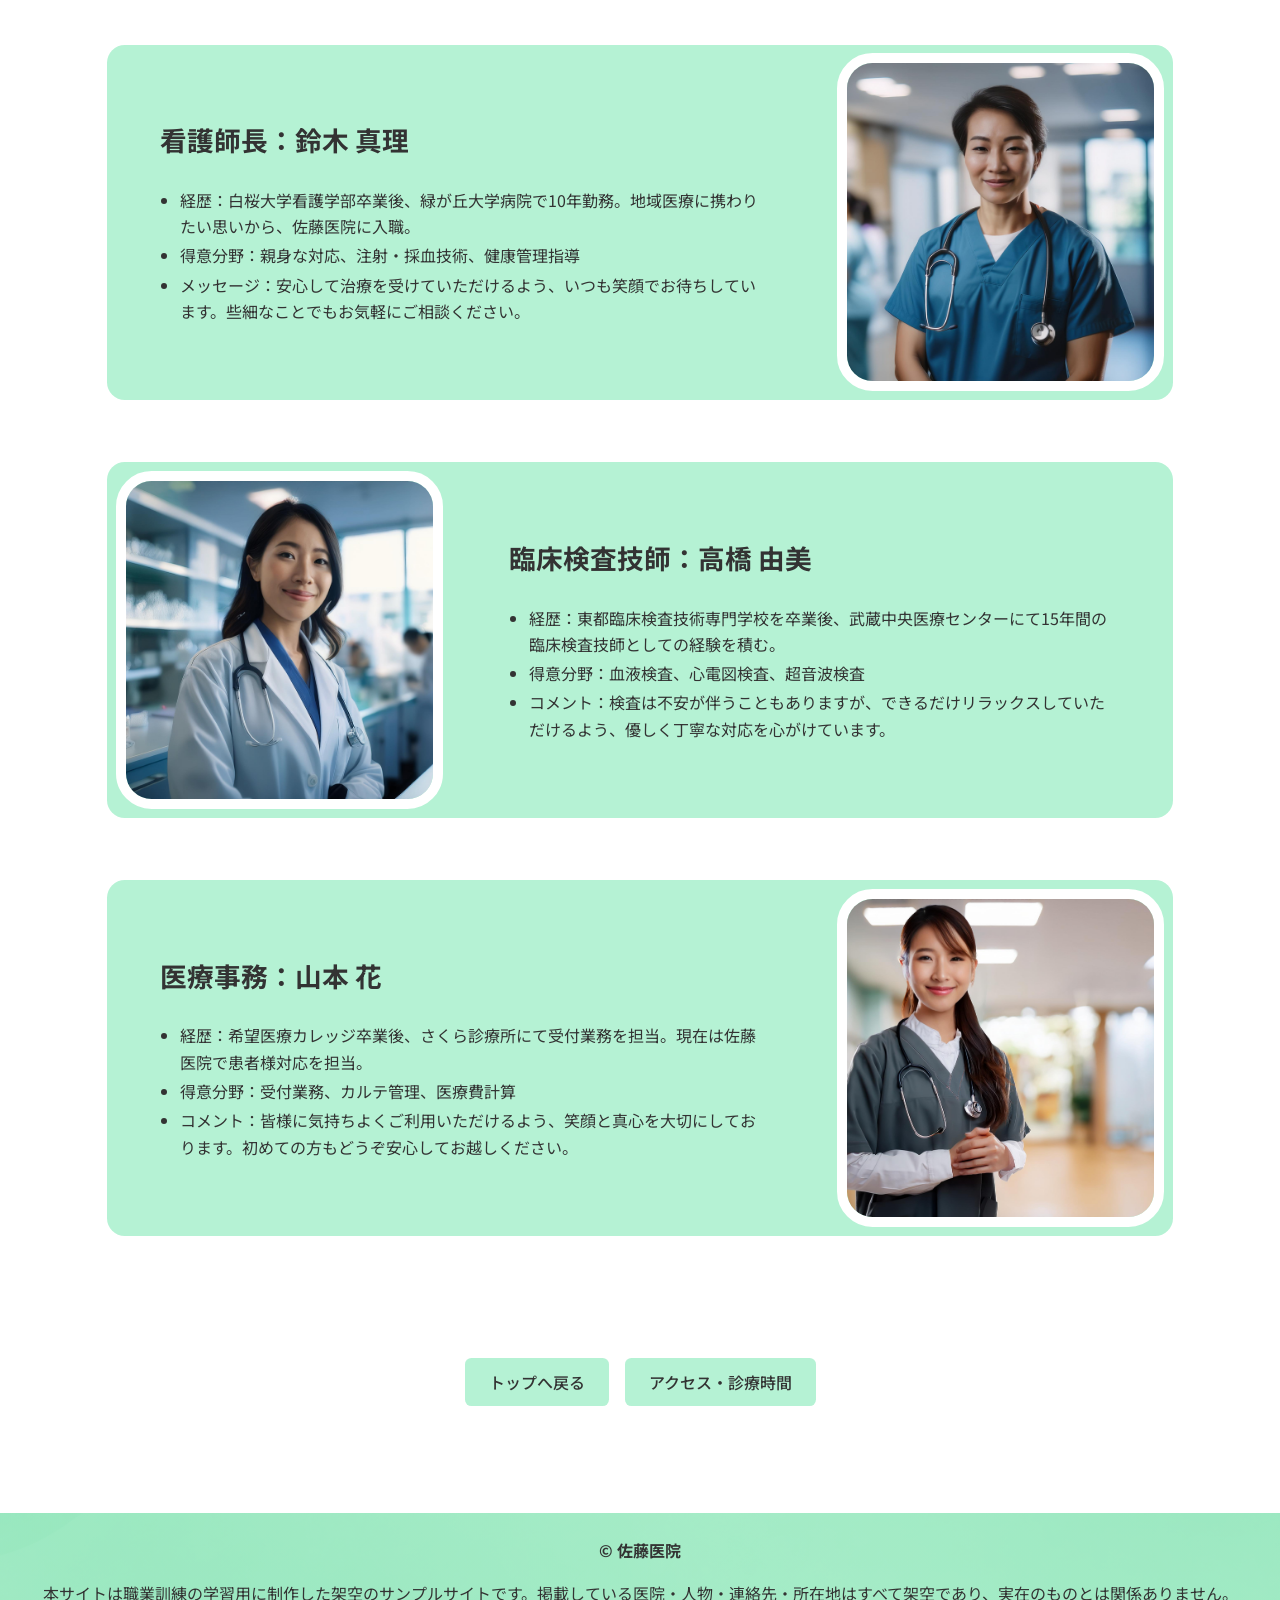
==== commit 072eb145: "ボタン変更（に伴うコンテンツ移動）" ====
--- a/about.html
+++ b/about.html
@@ -25,7 +25,7 @@
         <li><a href="./about.html" aria-current="page">当院について</a></li>
         <li><a href="./about.html#staff">スタッフ紹介</a></li>
         <li><a href="./index.html#access">アクセス</a></li>
-        <li><a href="./index.html#mental-health">心療内科</a></li>
+        <li><a href="./index.html#departments">診療科目</a></li>
       </ul>
     </nav>
     <details class="mobile-menu">
@@ -40,7 +40,7 @@
           <li><a href="./about.html" aria-current="page">当院について</a></li>
           <li><a href="./about.html#staff">スタッフ紹介</a></li>
           <li><a href="./index.html#access">アクセス</a></li>
-          <li><a href="./index.html#mental-health">心療内科</a></li>
+          <li><a href="./index.html#departments">診療科目</a></li>
         </ul>
       </nav>
     </details>
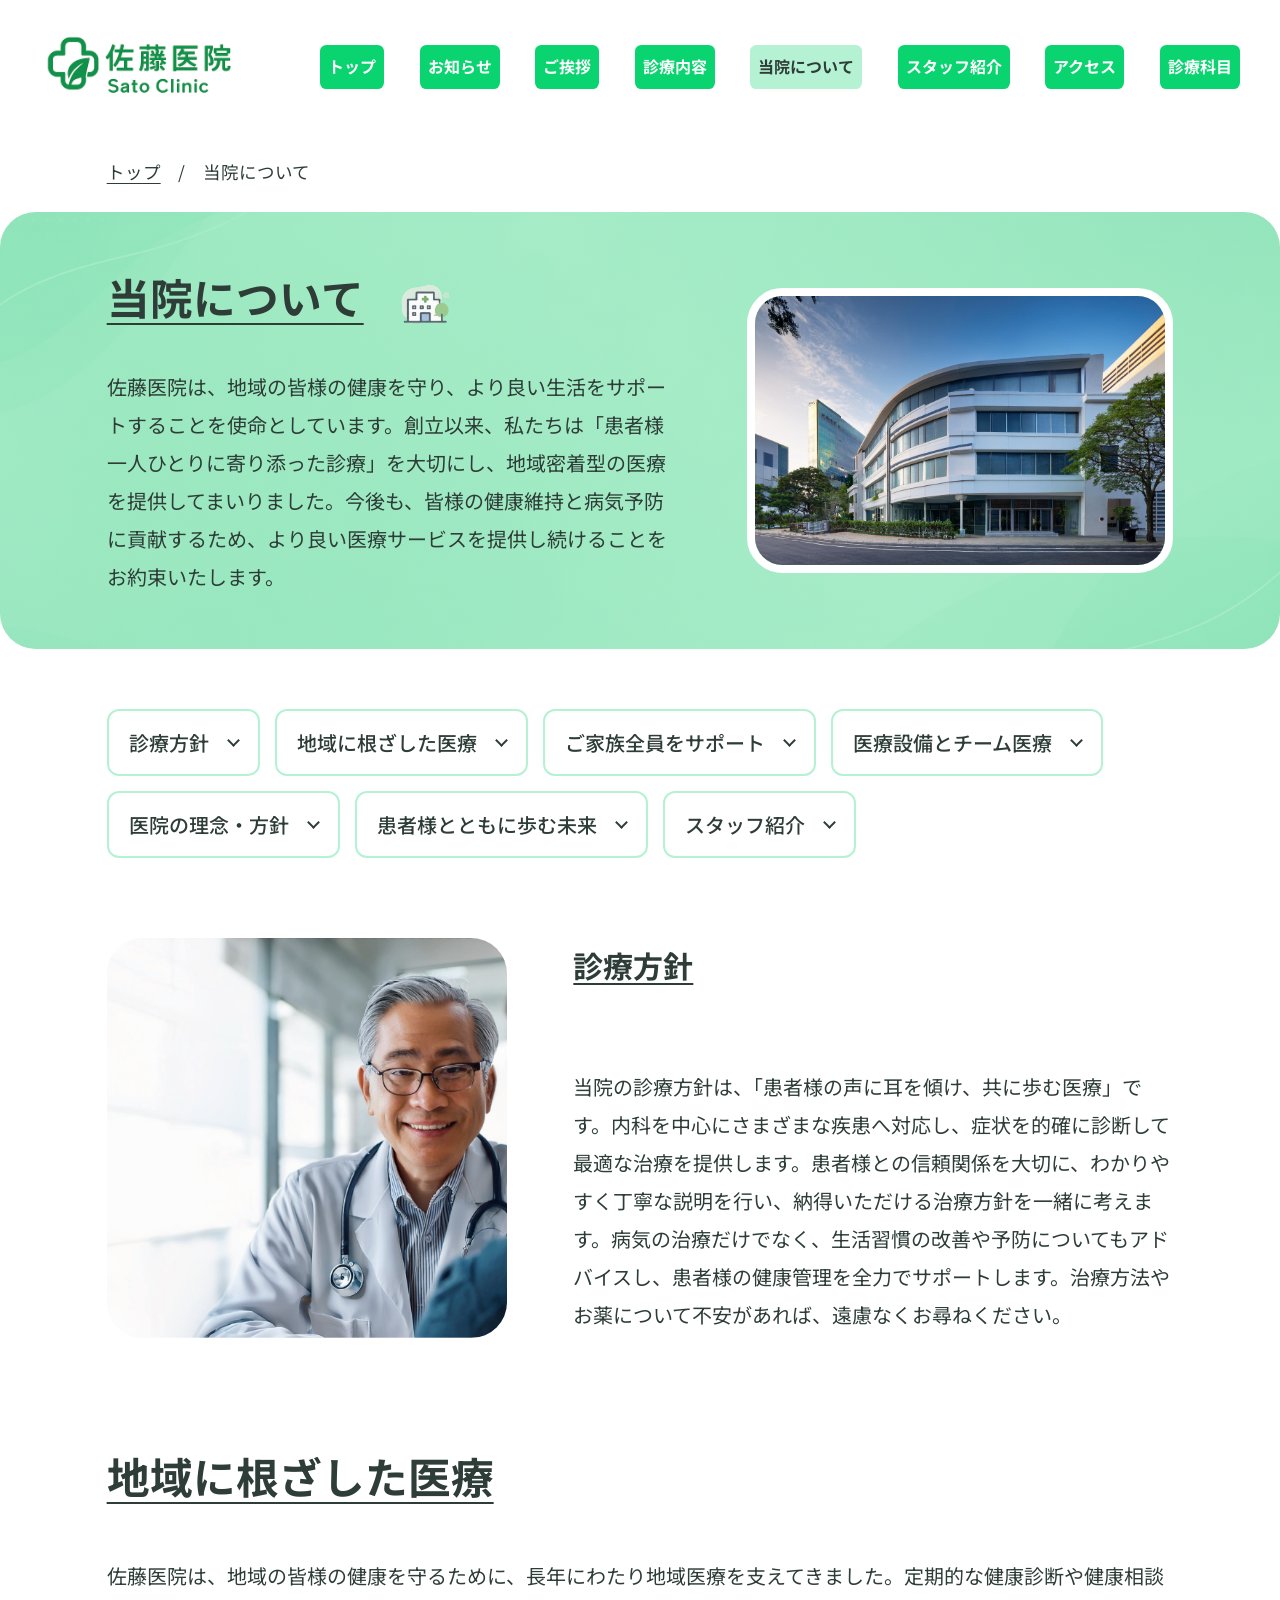
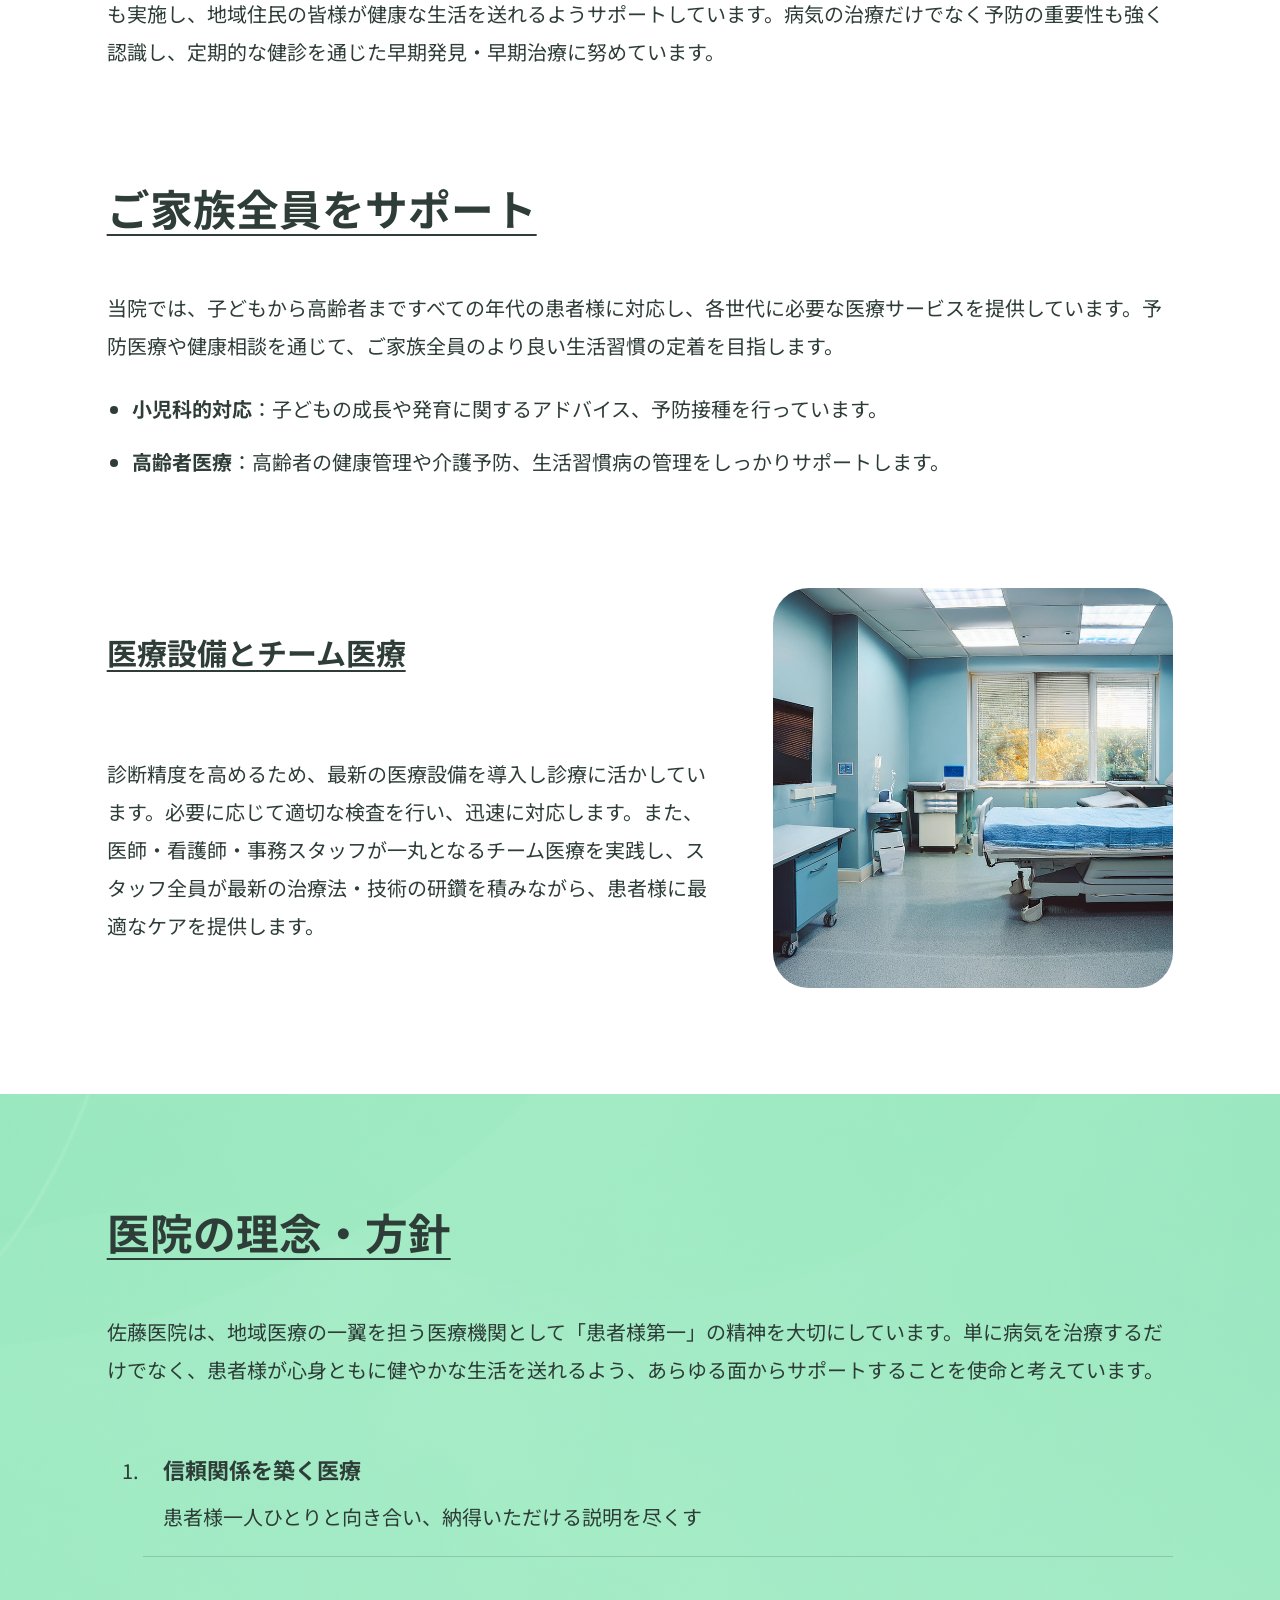
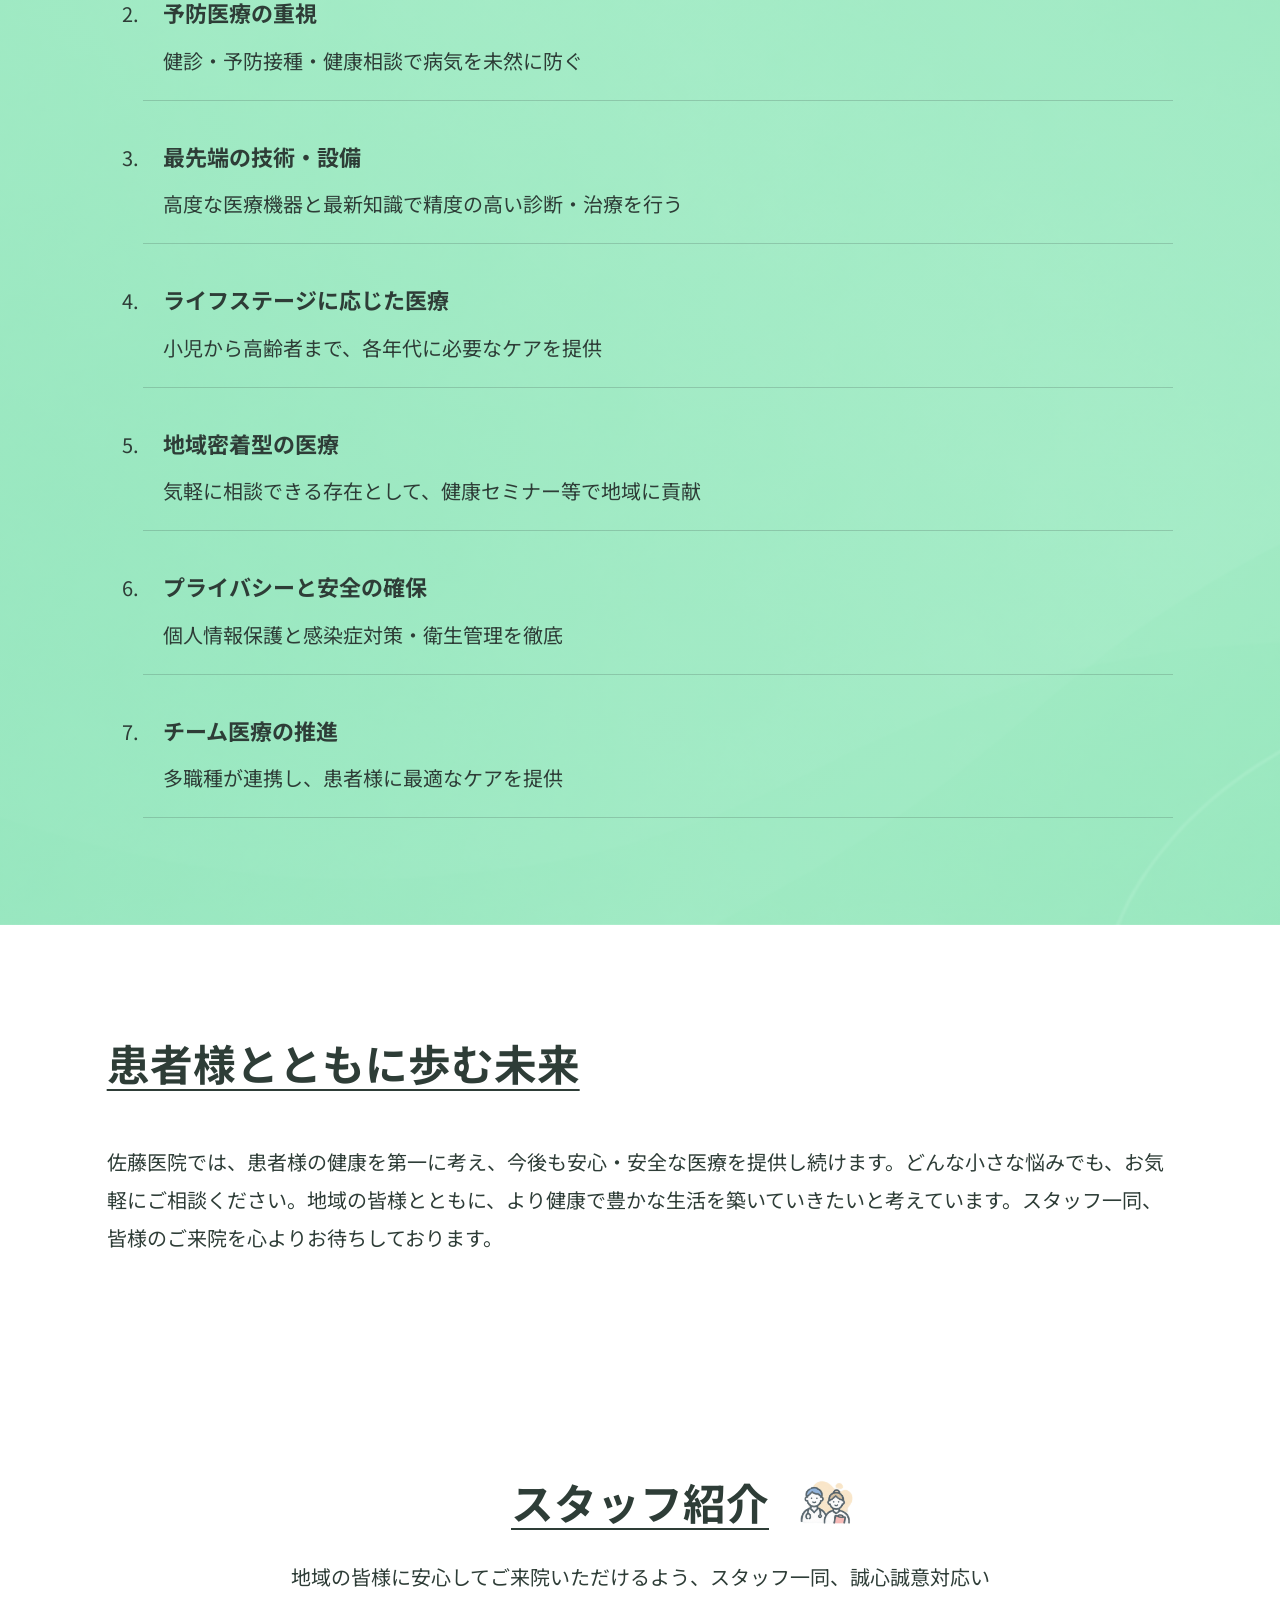
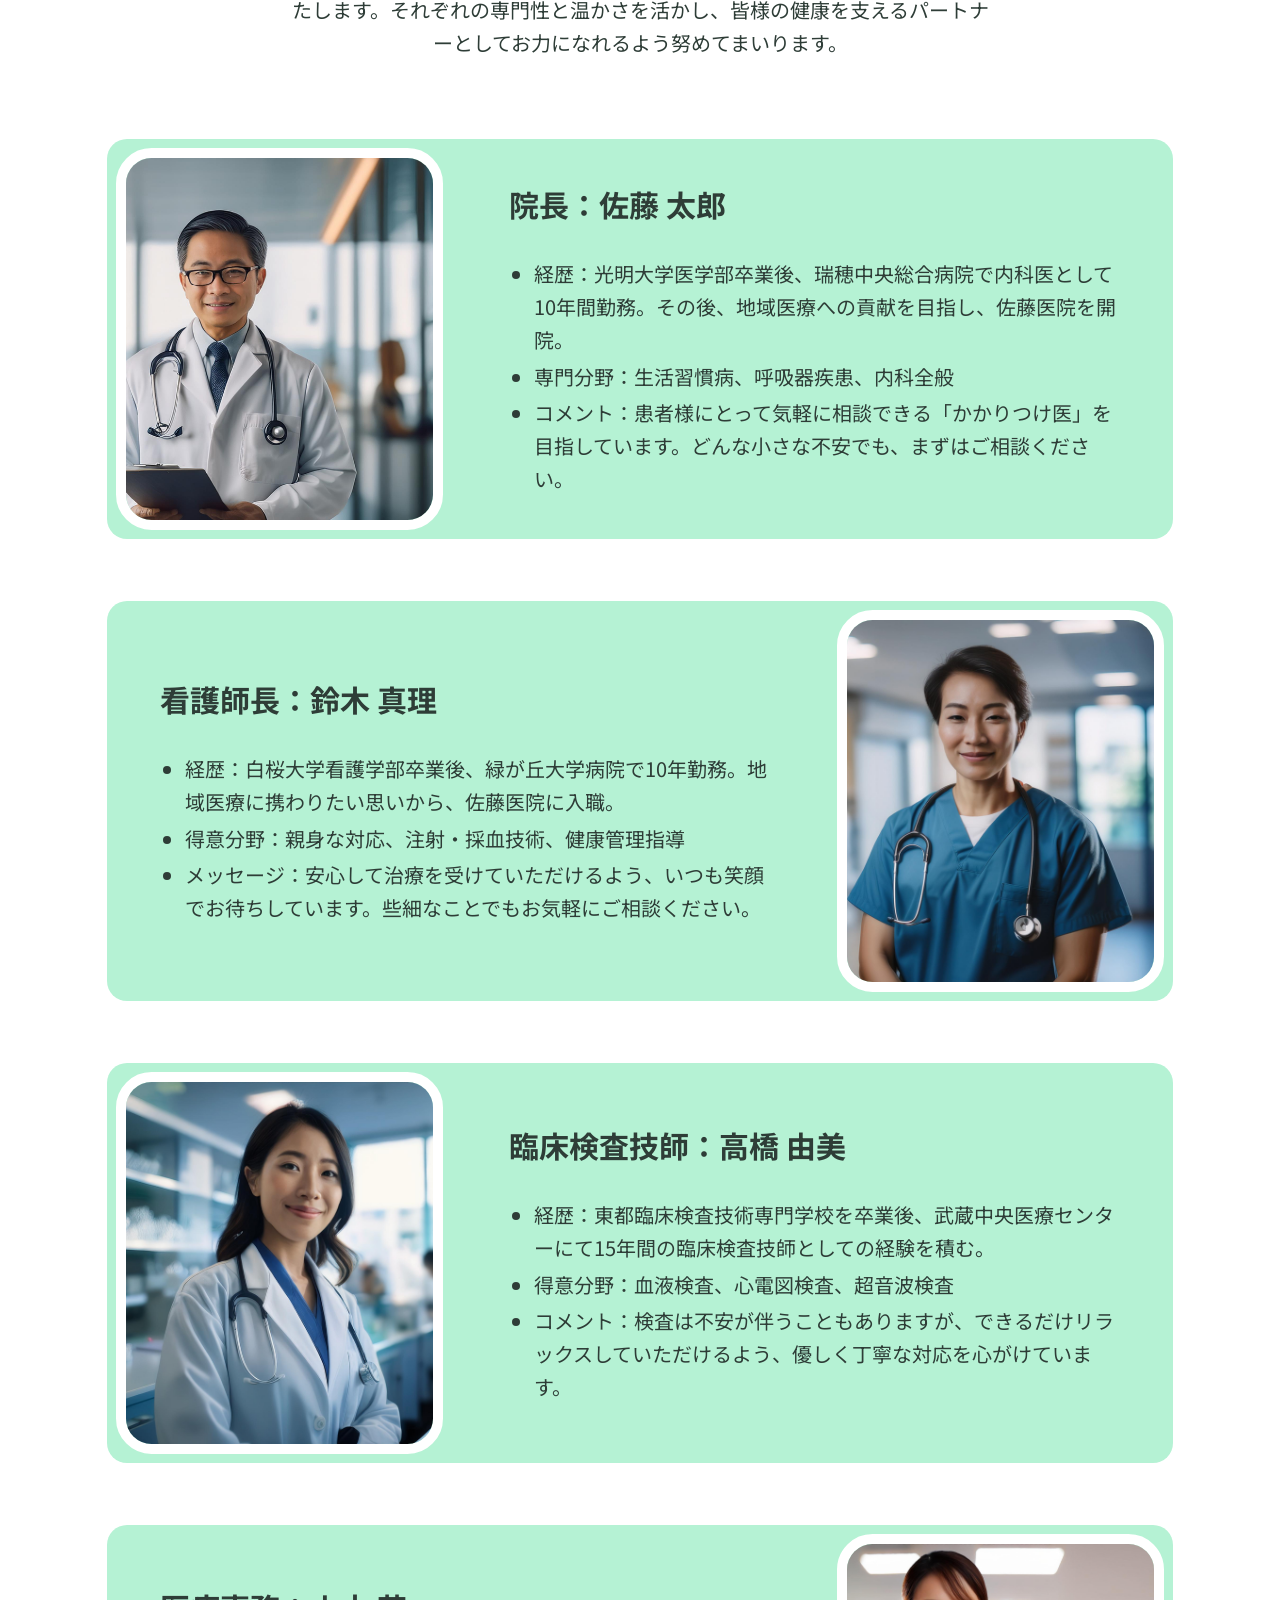
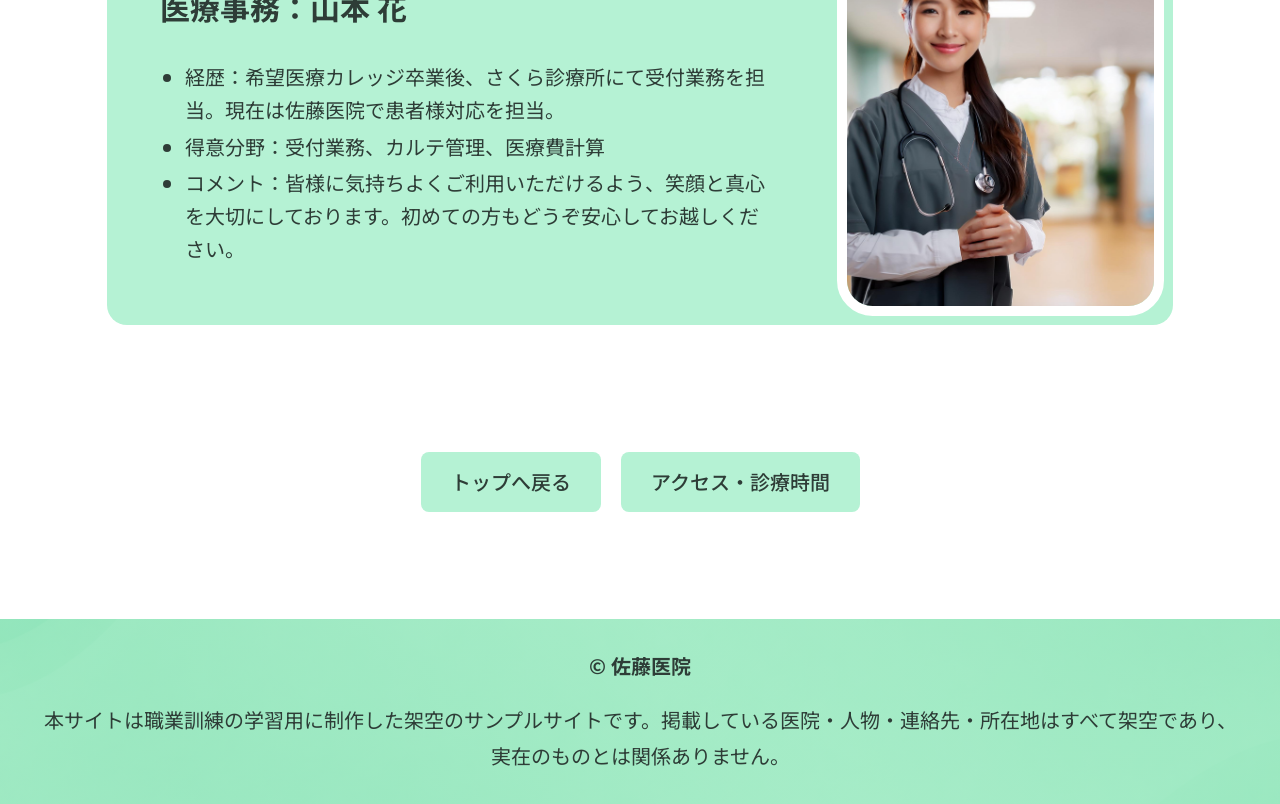
==== commit 7d56f65c: "微調整" ====
--- a/about.html
+++ b/about.html
@@ -28,10 +28,11 @@
         <li><a href="./index.html#departments">診療科目</a></li>
       </ul>
     </nav>
-    <details class="mobile-menu">
-      <summary class="menu-trigger"><span class="visually-hidden">メニューを開閉</span><span class="menu-bars"
-          aria-hidden="true"></span></summary>
-      <nav class="mobile-nav" aria-label="スマホ用メニュー">
+    <div class="mobile-menu">
+      <span class="menu-state" id="mobile-menu-open" aria-hidden="true"></span>
+      <a class="menu-trigger menu-open" href="#mobile-menu-open" aria-controls="mobile-navigation" aria-expanded="false"><span class="visually-hidden">メニューを開く</span><span class="menu-bars" aria-hidden="true"></span></a>
+      <a class="menu-trigger menu-close" href="#mobile-menu-closed" aria-controls="mobile-navigation" aria-expanded="true"><span class="visually-hidden">メニューを閉じる</span><span class="menu-bars" aria-hidden="true"></span></a>
+      <nav class="mobile-nav" id="mobile-navigation" aria-label="スマホ用メニュー">
         <ul>
           <li><a href="./index.html">トップ</a></li>
           <li><a href="./news.html">お知らせ</a></li>
@@ -43,7 +44,7 @@
           <li><a href="./index.html#departments">診療科目</a></li>
         </ul>
       </nav>
-    </details>
+    </div>
   </header>
 
   <main id="main-content">
@@ -169,8 +170,8 @@
         </div>
         <p class="staff-intro">
           地域の皆様に安心してご来院いただけるよう、スタッフ一同、誠心誠意対応いたします。それぞれの専門性と温かさを活かし、皆様の健康を支えるパートナーとしてお力になれるよう努めてまいります。</p>
-        <div class="feature-list">
-          <article class="feature-card">
+        <div class="feature-list mobile-carousel" role="region" aria-label="スタッフ紹介（4名）" tabindex="0">
+          <article id="staff-sato-taro" class="feature-card carousel-slide">
             <div class="feature-photo photo-sato-taro"><img src="./assets/images/Doctor_Image/sato_taro.jpg"
                 alt="院長：佐藤 太郎" loading="lazy" decoding="async"></div>
             <div class="feature-copy">
@@ -182,7 +183,7 @@
               </ul>
             </div>
           </article>
-          <article class="feature-card">
+          <article id="staff-suzuki-mari" class="feature-card carousel-slide">
             <div class="feature-photo photo-suzuki-mari"><img src="./assets/images/Doctor_Image/suzuki_mari.jpg"
                 alt="看護師長：鈴木 真理" loading="lazy" decoding="async"></div>
             <div class="feature-copy">
@@ -194,7 +195,7 @@
               </ul>
             </div>
           </article>
-          <article class="feature-card">
+          <article id="staff-takahashi-yumi" class="feature-card carousel-slide">
             <div class="feature-photo photo-takahashi-yumi"><img src="./assets/images/Doctor_Image/takahashi_yumi.jpg"
                 alt="臨床検査技師：高橋 由美" loading="lazy" decoding="async"></div>
             <div class="feature-copy">
@@ -206,7 +207,7 @@
               </ul>
             </div>
           </article>
-          <article class="feature-card">
+          <article id="staff-yamamoto-hana" class="feature-card carousel-slide">
             <div class="feature-photo photo-yamamoto-hana"><img src="./assets/images/Doctor_Image/yamamoto_hana.jpg"
                 alt="医療事務：山本 花" loading="lazy" decoding="async"></div>
             <div class="feature-copy">
@@ -219,6 +220,14 @@
             </div>
           </article>
         </div>
+        <nav class="carousel-navigation" aria-label="スタッフを選ぶ">
+          <ul>
+            <li><a href="#staff-sato-taro" aria-label="院長：佐藤 太郎の紹介を見る"></a></li>
+            <li><a href="#staff-suzuki-mari" aria-label="看護師長：鈴木 真理の紹介を見る"></a></li>
+            <li><a href="#staff-takahashi-yumi" aria-label="臨床検査技師：高橋 由美の紹介を見る"></a></li>
+            <li><a href="#staff-yamamoto-hana" aria-label="医療事務：山本 花の紹介を見る"></a></li>
+          </ul>
+        </nav>
       </div>
     </section>
 
@@ -234,4 +243,4 @@
   </footer>
 </body>
 
-</html>+</html>
